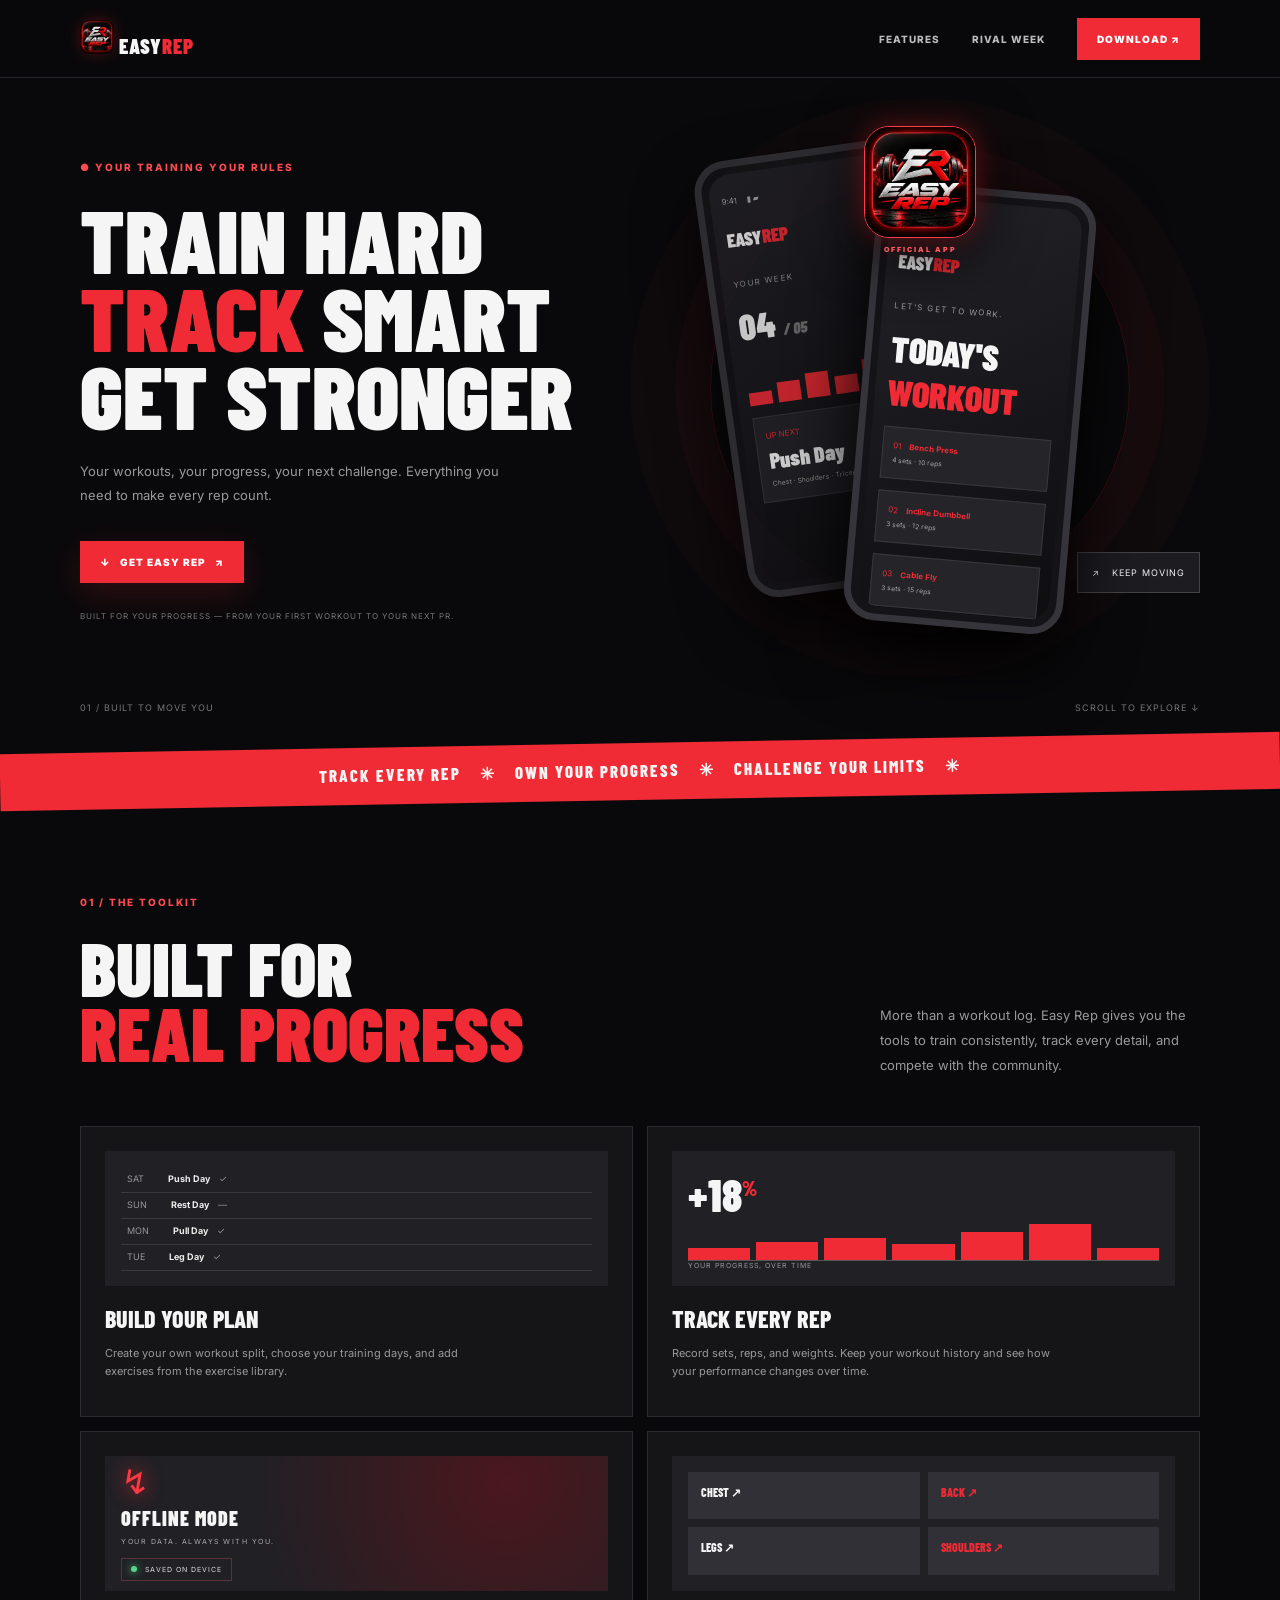
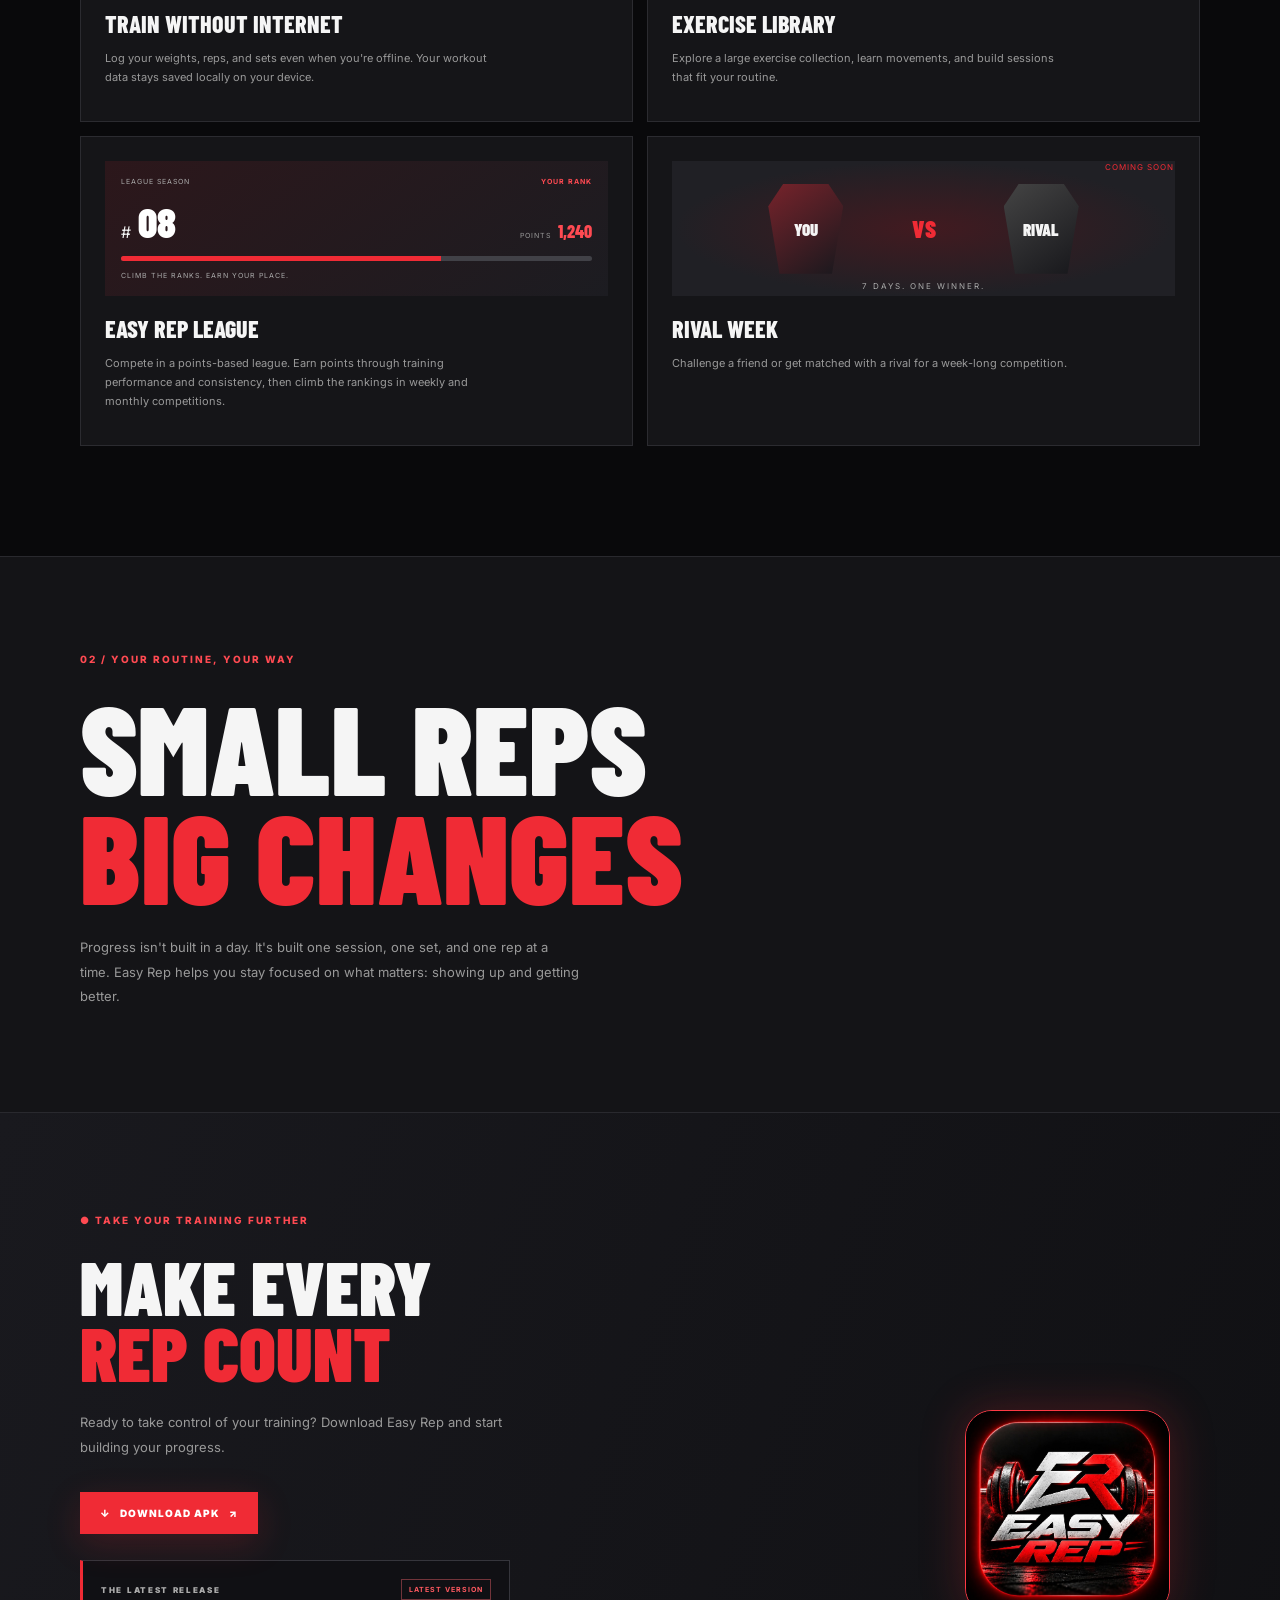
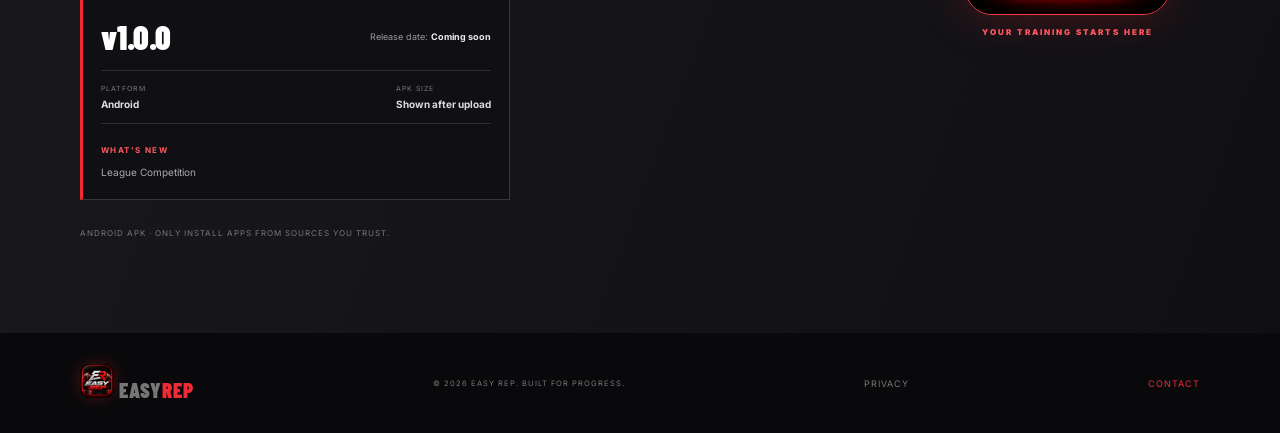
==== easy_rep_official_website/index.html @ 197aee3f "Update Easy Rep website" ====
<!doctype html><html lang="en"><head><meta charset="utf-8"><meta name="viewport" content="width=device-width,initial-scale=1"><meta name="theme-color" content="#09090b"><meta name="description" content="Easy Rep — Train. Track. Evolve."><meta property="og:title" content="Easy Rep — Train. Track. Evolve."><meta property="og:description" content="Your workouts, your progress, your next challenge."><meta property="og:image" content="assets/easy-rep-app-icon.png"><title>Easy Rep — Train. Track. Evolve.</title><link rel="icon" type="image/png" sizes="64x64" href="assets/favicon.png"><link rel="apple-touch-icon" href="assets/apple-touch-icon.png"><link rel="preconnect" href="https://fonts.googleapis.com"><link href="https://fonts.googleapis.com/css2?family=Barlow+Condensed:wght@500;600;700;800;900&family=Inter:wght@400;500;600;700;800&display=swap" rel="stylesheet"><link rel="stylesheet" href="styles.css"></head><body><header class="header"><a class="brand" href="#"> <img class="brand-app-icon" src="assets/app-icon-192.png" alt=""> EASY<span>REP</span></a><button class="menu" aria-label="Menu">☰</button><nav><a href="#features">FEATURES</a><a href="#rival">RIVAL WEEK</a><a href="#download" class="navbtn">DOWNLOAD ↗</a></nav></header><main><section class="hero wrap"><div class="copy"><label>● YOUR TRAINING YOUR RULES</label><h1>TRAIN HARD<br><em>TRACK</em> SMART<br>GET STRONGER</h1><p>Your workouts, your progress, your next challenge. Everything you need to make every rep count.</p><a class="btn" href="#download">↓ &nbsp; GET EASY REP &nbsp; ↗</a><small>BUILT FOR YOUR PROGRESS — FROM YOUR FIRST WORKOUT TO YOUR NEXT PR.</small></div><div class="visual"><div class="glow"></div><div class="hero-app-icon"><img src="assets/easy-rep-app-icon.png" alt="Easy Rep app icon"><span>OFFICIAL APP</span></div><div class="phone back"><div class="screen"><small>9:41　 ▮ ▰</small><h3>EASY<span>REP</span></h3><label>YOUR WEEK</label><h2>04 <i>/ 05</i></h2><div class="bars"><i></i><i></i><i></i><i></i><i></i><i></i></div><article>UP NEXT<h2>Push Day</h2><small>Chest · Shoulders · Triceps</small></article></div></div><div class="phone front"><div class="screen"><small>9:41　 ▮ ▰</small><h3>EASY<span>REP</span></h3><label>LET'S GET TO WORK.</label><h2>TODAY'S<br><em>WORKOUT</em></h2><article>01　<b>Bench Press</b><small>4 sets · 10 reps</small></article><article>02　<b>Incline Dumbbell</b><small>3 sets · 12 reps</small></article><article>03　<b>Cable Fly</b><small>3 sets · 15 reps</small></article><div class="start">START WORKOUT　↗</div></div></div><div class="float">↗ &nbsp; KEEP MOVING</div></div><div class="herofoot">01 / BUILT TO MOVE YOU <span>SCROLL TO EXPLORE ↓</span></div></section><div class="ticker">TRACK EVERY REP　✳　OWN YOUR PROGRESS　✳　CHALLENGE YOUR LIMITS　✳　</div><section class="wrap features" id="features">
<label>01 / THE TOOLKIT</label>
<div class="heading"><h2>BUILT FOR<br><em>REAL PROGRESS</em></h2><p>More than a workout log. Easy Rep gives you the tools to train consistently, track every detail, and compete with the community.</p></div>
<div class="grid">
<article><div class="art schedule"><p>SAT　 <b>Push Day</b>　✓</p><p>SUN　 <b>Rest Day</b>　—</p><p>MON　 <b>Pull Day</b>　✓</p><p>TUE　 <b>Leg Day</b>　✓</p></div><h3>BUILD YOUR PLAN</h3><p>Create your own workout split, choose your training days, and add exercises from the exercise library.</p></article>
<article><div class="art stats"><strong>+18<sup>%</sup></strong><div class="bars"><i></i><i></i><i></i><i></i><i></i><i></i><i></i></div><small>YOUR PROGRESS, OVER TIME</small></div><h3>TRACK EVERY REP</h3><p>Record sets, reps, and weights. Keep your workout history and see how your performance changes over time.</p></article>
<article class="offline-feature"><div class="art offline-art"><span class="offline-symbol">↯</span><b>OFFLINE MODE</b><small>YOUR DATA. ALWAYS WITH YOU.</small><div class="offline-status"><i></i> SAVED ON DEVICE</div></div><h3>TRAIN WITHOUT INTERNET</h3><p>Log your weights, reps, and sets even when you're offline. Your workout data stays saved locally on your device.</p></article>
<article><div class="art tiles"><b>CHEST ↗</b><b>BACK ↗</b><b>LEGS ↗</b><b>SHOULDERS ↗</b></div><h3>EXERCISE LIBRARY</h3><p>Explore a large exercise collection, learn movements, and build sessions that fit your routine.</p></article>
<article class="league-feature"><div class="art league-art"><div class="league-top"><span>LEAGUE SEASON</span><b>YOUR RANK</b></div><div class="league-rank">#<strong>08</strong><span>POINTS</span><b>1,240</b></div><div class="league-progress"><i></i></div><small>CLIMB THE RANKS. EARN YOUR PLACE.</small></div><h3>EASY REP LEAGUE</h3><p>Compete in a points-based league. Earn points through training performance and consistency, then climb the rankings in weekly and monthly competitions.</p></article>
<article class="feature-rival" id="rival"><div class="art versus"><b>YOU</b><strong>VS</strong><b>RIVAL</b><small>7 DAYS. ONE WINNER.</small></div><h3>RIVAL WEEK</h3><p>Challenge a friend or get matched with a rival for a week-long competition.</p><small class="soon">COMING SOON</small></article>
</div></section><section class="manifesto"><div class="wrap"><label>02 / YOUR ROUTINE, YOUR WAY</label><h2>SMALL REPS<br><em>BIG CHANGES</em></h2><p>Progress isn't built in a day. It's built one session, one set, and one rep at a time. Easy Rep helps you stay focused on what matters: showing up and getting better.</p></div></section><section class="wrap download" id="download"><div><label>● TAKE YOUR TRAINING FURTHER</label><h2>MAKE EVERY<br><em>REP COUNT</em></h2><p>Ready to take control of your training? Download Easy Rep and start building your progress.</p><a class="btn" id="apk" href="downloads/easy-rep.apk">↓ &nbsp; DOWNLOAD APK &nbsp; ↗</a>
<div class="release-card" aria-label="Latest Easy Rep release">
  <div class="release-heading"><span>THE LATEST RELEASE</span><b class="release-live">LATEST VERSION</b></div>
  <div class="release-version"><strong>v1.0.0</strong><span>Release date: <b>Coming soon</b></span></div>
  <div class="release-meta"><span>PLATFORM <b>Android</b></span><span>APK SIZE <b>Shown after upload</b></span></div>
  <div class="release-notes"><b>WHAT'S NEW</b><p>League Competition</p></div>
</div>
<small>ANDROID APK · ONLY INSTALL APPS FROM SOURCES YOU TRUST.</small></div><div class="download-app-art"><img src="assets/easy-rep-app-icon.png" alt="Easy Rep application icon"><span>YOUR TRAINING STARTS HERE</span></div></section></main><footer class="wrap footer"><a class="brand" href="#"><img class="brand-app-icon" src="assets/app-icon-192.png" alt=""> EASY<span>REP</span></a><small>© <span id="year"></span> EASY REP. BUILT FOR PROGRESS.</small><a href="privacy.html">PRIVACY</a><a href="mailto:123abdorafeek@gmail.com">CONTACT</a></footer><script src="script.js"></script></body></html>
---- easy_rep_official_website/styles.css ----
*{box-sizing:border-box}html{scroll-behavior:smooth}body{margin:0;background:#09090b;color:#f5f5f5;font-family:Inter,Arial,sans-serif}.wrap{width:min(1120px,calc(100% - 44px));margin:auto}a{color:inherit;text-decoration:none}.header{height:78px;border-bottom:1px solid #252529;display:flex;align-items:center;justify-content:space-between;padding:0 max(22px,calc((100vw - 1120px)/2));position:sticky;top:0;background:#09090bf2;z-index:9}.brand{font:900 21px 'Barlow Condensed';letter-spacing:1px}.brand b{display:inline-grid;place-items:center;background:#f02b35;padding:7px 9px;margin-right:8px}.brand span{color:#f02b35}.header nav{display:flex;align-items:center;gap:32px;font-size:10px;font-weight:800;letter-spacing:1px;color:#bbb}.navbtn,.btn{background:#f02b35;color:white;padding:15px 20px;font-size:10px;font-weight:900;letter-spacing:1px;display:inline-block}.menu{display:none;background:none;color:white;border:0;font-size:22px}.hero{min-height:650px;display:grid;grid-template-columns:1fr 1fr;align-items:center;position:relative;padding-top:40px;padding-bottom:75px}.copy{z-index:2}.copy label,.features>label,.manifesto label,.download label{font-size:10px;color:#ff4a52;font-weight:800;letter-spacing:2px}.copy h1,.heading h2,.manifesto h2,.download h2{font:900 clamp(60px,7vw,92px)/.87 'Barlow Condensed';margin:25px 0}.copy em,.heading em,.manifesto em,.download em{font-style:normal;color:#f02b35}.copy p,.heading p,.download p,.manifesto p{color:#999;font-size:13px;line-height:1.9;max-width:430px}.btn{margin-top:20px;box-shadow:0 10px 35px #f02b3530}.copy>small,.download>div>small{display:block;color:#777;font-size:8px;letter-spacing:1px;margin-top:28px}.visual{height:540px;position:relative;display:grid;place-items:center}.glow{position:absolute;width:420px;height:420px;border:1px solid #f02b3533;border-radius:50%;box-shadow:0 0 0 35px #f02b3509,0 0 0 80px #f02b3506}.phone{width:220px;height:440px;position:absolute;border:7px solid #34343a;border-radius:32px;background:#141418;padding:7px;box-shadow:0 30px 70px #000}.screen{height:100%;border-radius:22px;background:linear-gradient(150deg,#222228,#0e0e11);padding:14px 12px;overflow:hidden}.screen>small{font-size:8px;color:#aaa}.screen h3{font:900 19px 'Barlow Condensed';margin:20px 0}.screen h3 span{color:#f02b35}.screen label{font-size:8px;color:#999;letter-spacing:1.5px}.screen h2{font:900 36px 'Barlow Condensed';margin:14px 0}.screen h2 em{font-style:normal;color:#f02b35}.screen h2 i{font-size:16px;color:#777}.phone.front{z-index:2;transform:translate(50px,20px) rotate(5deg)}.phone.back{transform:translate(-90px,-20px) rotate(-8deg);opacity:.8}.screen article{background:#242429;border:1px solid #36363d;padding:13px 10px;margin-top:12px;font-size:8px;color:#f02b35}.screen article h2{font-size:22px;margin:7px 0;color:white}.screen article small{display:block;color:#aaa;margin-top:5px}.start{background:#f02b35;padding:13px;text-align:center;font-size:8px;font-weight:900;margin-top:20px}.bars{height:45px;display:flex;align-items:end;gap:6px}.bars i{flex:1;background:#f02b35;height:30%}.bars i:nth-child(2){height:45%}.bars i:nth-child(3){height:55%}.bars i:nth-child(4){height:40%}.bars i:nth-child(5){height:70%}.bars i:nth-child(6){height:90%}.float{position:absolute;right:0;bottom:65px;background:#1c1c21;border:1px solid #444;padding:14px;font-size:9px;letter-spacing:1px}.herofoot{position:absolute;bottom:20px;left:0;right:0;display:flex;justify-content:space-between;color:#777;font-size:9px;letter-spacing:1px}.ticker{background:#f02b35;padding:17px;text-align:center;font:800 17px 'Barlow Condensed';letter-spacing:2px;transform:rotate(-1deg);margin:10px 0 90px}.features{padding-bottom:110px}.heading{display:flex;justify-content:space-between;align-items:end;margin-bottom:35px}.heading h2{font-size:75px}.heading p{max-width:320px}.grid{display:grid;grid-template-columns:1fr 1fr;gap:14px}.grid article{background:#151518;border:1px solid #2b2b30;padding:24px;min-height:285px;position:relative}.grid h3{font:800 24px 'Barlow Condensed';margin:18px 0 7px}.grid article>p{color:#999;font-size:11px;line-height:1.7;max-width:400px}.art{height:135px;background:#202025;padding:16px}.schedule p{border-bottom:1px solid #38383d;padding:6px;margin:0;color:#999;font-size:9px}.schedule b{color:#eee;margin-left:12px}.stats{display:flex;flex-direction:column;justify-content:space-between}.stats strong{font:900 45px 'Barlow Condensed'}.stats sup{font-size:20px;color:#f02b35}.stats .bars{height:43px;border-bottom:1px solid #555}.stats small{font-size:7px;color:#999;letter-spacing:1px}.tiles{display:grid;grid-template-columns:1fr 1fr;gap:8px}.tiles b{background:#303036;padding:13px;font:800 12px 'Barlow Condensed'}.tiles b:nth-child(even){color:#f02b35}.versus{display:flex;align-items:center;justify-content:space-around;background:radial-gradient(ellipse,#421a20,#202025 70%);position:relative}.versus b{height:90px;width:75px;display:grid;place-items:center;background:linear-gradient(145deg,#77232b,#18181d);font:900 17px 'Barlow Condensed';clip-path:polygon(20% 0,80% 0,100% 25%,85% 100%,15% 100%,0 25%)}.versus b:nth-child(3){background:linear-gradient(145deg,#444,#17171b)}.versus strong{position:absolute;color:#f02b35;font:900 24px 'Barlow Condensed'}.versus small{position:absolute;bottom:5px;font-size:8px;letter-spacing:2px;color:#aaa}.soon{position:absolute;top:25px;right:25px;color:#f02b35;font-size:8px;letter-spacing:1px}.manifesto{background:#141417;border-block:1px solid #29292e;padding:90px 0}.manifesto h2{font-size:clamp(75px,10vw,125px)}.manifesto p{max-width:500px}.download{padding-top:95px;padding-bottom:95px;display:flex;align-items:center;justify-content:space-between;background:linear-gradient(110deg,#19191e,#101013);padding-inline:max(35px,calc((100vw - 1120px)/2));width:100%;max-width:none}.download h2{font-size:76px}.download>div:first-child{max-width:520px}.stamp{width:190px;height:190px;border:1px dashed #f02b35;border-radius:50%;display:grid;place-content:center;text-align:center;font:800 12px 'Barlow Condensed';letter-spacing:2px;color:#f02b35;box-shadow:0 0 55px #f02b3515}.stamp b{font-size:60px;color:white}.stamp b span{color:#f02b35}.stamp small{font-size:8px}.footer{height:100px;display:flex;align-items:center;justify-content:space-between;color:#777;font-size:9px;letter-spacing:1px}.footer a:last-child{color:#f02b35}@media(max-width:760px){.header{height:68px}.menu{display:block}.header nav{display:none;position:absolute;top:68px;left:0;right:0;background:#111;padding:24px;flex-direction:column;align-items:stretch}.header nav.open{display:flex}.hero{grid-template-columns:1fr;padding-top:55px}.copy h1{font-size:70px}.visual{height:480px;margin-top:15px}.phone.front{transform:translate(38px,20px) scale(.9) rotate(5deg)}.phone.back{transform:translate(-75px,-15px) scale(.9) rotate(-8deg)}.heading{display:block}.heading h2{font-size:62px}.heading p{margin-top:20px}.grid{grid-template-columns:1fr}.manifesto{padding:70px 0}.manifesto h2{font-size:78px}.download{padding:65px 25px;display:block}.download h2{font-size:65px}.stamp{width:115px;height:115px;margin:35px 0 0 auto}.stamp b{font-size:38px}.footer{height:auto;min-height:100px;gap:15px;flex-wrap:wrap;padding-block:20px}.footer small{width:100%;order:3}}

/* Official Easy Rep app artwork placements */
.brand-app-icon{width:34px;height:34px;object-fit:cover;border-radius:9px;box-shadow:0 0 15px #f02b3540}
.hero-app-icon{position:absolute;z-index:4;top:8px;left:50%;transform:translateX(-50%);width:112px;text-align:center;filter:drop-shadow(0 10px 28px #000)}
.hero-app-icon img{width:100%;display:block;border-radius:25px;border:1px solid #ff3c47;box-shadow:0 0 28px #f02b3566}
.hero-app-icon span{display:block;margin-top:7px;color:#ff5960;font-size:7px;font-weight:900;letter-spacing:2px}
.download-app-art{position:relative;z-index:2;width:205px;flex:0 0 205px;text-align:center;margin-right:30px}
.download-app-art img{width:100%;display:block;border-radius:27px;border:1px solid #ff3944;box-shadow:0 0 45px #f02b3540}
.download-app-art span{display:block;margin-top:12px;color:#ff555d;font-size:8px;font-weight:900;letter-spacing:2px}
@media(max-width:760px){.hero-app-icon{width:82px;top:0}.hero-app-icon img{border-radius:19px}.download-app-art{width:130px;flex-basis:130px;margin:25px 0 0 auto}.brand-app-icon{width:30px;height:30px}}
@media(max-width:480px){.hero-app-icon{top:2px;width:72px}.download-app-art{width:112px;flex-basis:112px}}

/* New Easy Rep feature visuals */
.offline-art{display:flex;flex-direction:column;align-items:flex-start;justify-content:center;gap:7px;background:radial-gradient(circle at 80% 20%,#4a171d,#202025 62%)}
.offline-symbol{font-size:34px;line-height:1;color:#ff3944;text-shadow:0 0 20px #f02b35}
.offline-art>b{font:900 20px 'Barlow Condensed';letter-spacing:1px}
.offline-art>small{font-size:7px;letter-spacing:1.5px;color:#aaa}
.offline-status{margin-top:5px;border:1px solid #5c3338;padding:6px 9px;font-size:7px;letter-spacing:1px;color:#ddd}
.offline-status i{display:inline-block;width:6px;height:6px;border-radius:50%;background:#55d68a;margin-right:5px;box-shadow:0 0 8px #55d68a}
.league-art{background:linear-gradient(145deg,#2c171b,#1c1c21);display:flex;flex-direction:column;justify-content:space-between}
.league-top{display:flex;justify-content:space-between;color:#aaa;font-size:7px;letter-spacing:1px}
.league-top b{color:#ff4a52}
.league-rank{display:flex;align-items:baseline;gap:7px}
.league-rank>strong{font:900 42px 'Barlow Condensed';color:white}
.league-rank>span{font-size:7px;color:#999;letter-spacing:1px;margin-left:auto}
.league-rank>b{font:800 18px 'Barlow Condensed';color:#ff4a52}
.league-progress{height:5px;background:#414147;border-radius:10px;overflow:hidden}
.league-progress i{display:block;width:68%;height:100%;background:#f02b35}
.league-art>small{font-size:7px;color:#aaa;letter-spacing:1px}


/* Latest release information */
.release-card{margin-top:26px;max-width:500px;padding:18px;background:#101014;border:1px solid #35353c;border-left:3px solid #f02b35}
.release-heading,.release-version,.release-meta{display:flex;align-items:center;justify-content:space-between;gap:12px}
.release-heading{font-size:8px;font-weight:900;letter-spacing:1.7px;color:#aaa}
.release-live{font-size:7px;letter-spacing:1px;color:#ff5960;border:1px solid #71343a;padding:5px 7px}
.release-version{margin-top:16px;padding-bottom:13px;border-bottom:1px solid #2d2d33}
.release-version strong{font:900 34px 'Barlow Condensed';color:#fff}
.release-version span{font-size:9px;color:#999}
.release-version span b{color:#eee;font-weight:700}
.release-meta{padding:13px 0;border-bottom:1px solid #2d2d33}
.release-meta span{display:flex;flex-direction:column;gap:5px;font-size:7px;letter-spacing:1px;color:#777}
.release-meta b{font-size:10px;letter-spacing:0;color:#ddd}
.release-notes{padding-top:13px}
.release-notes>b{font-size:8px;letter-spacing:1.4px;color:#ff5960}
.release-notes p{margin:7px 0 0;color:#aaa;font-size:10px;line-height:1.7}
@media(max-width:760px){.release-card{max-width:100%}.release-version{align-items:flex-start;flex-direction:column;gap:4px}}
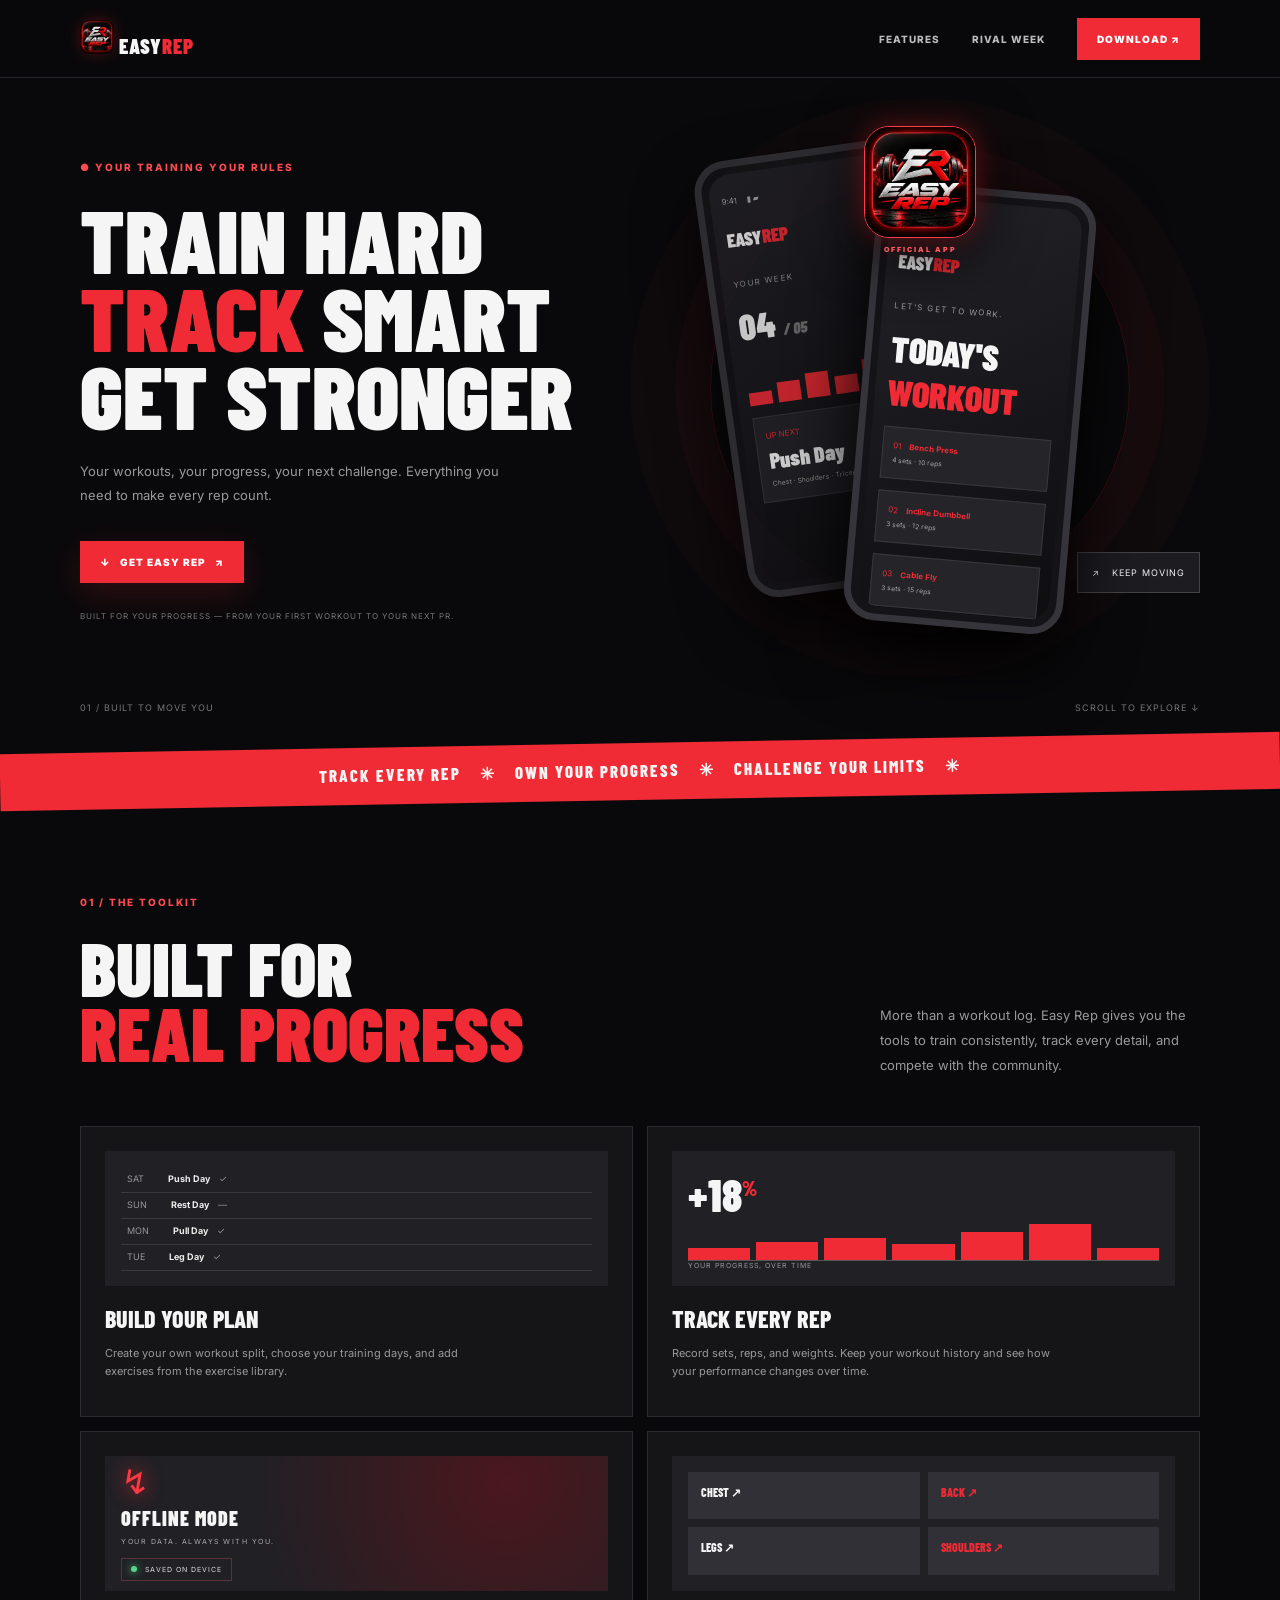
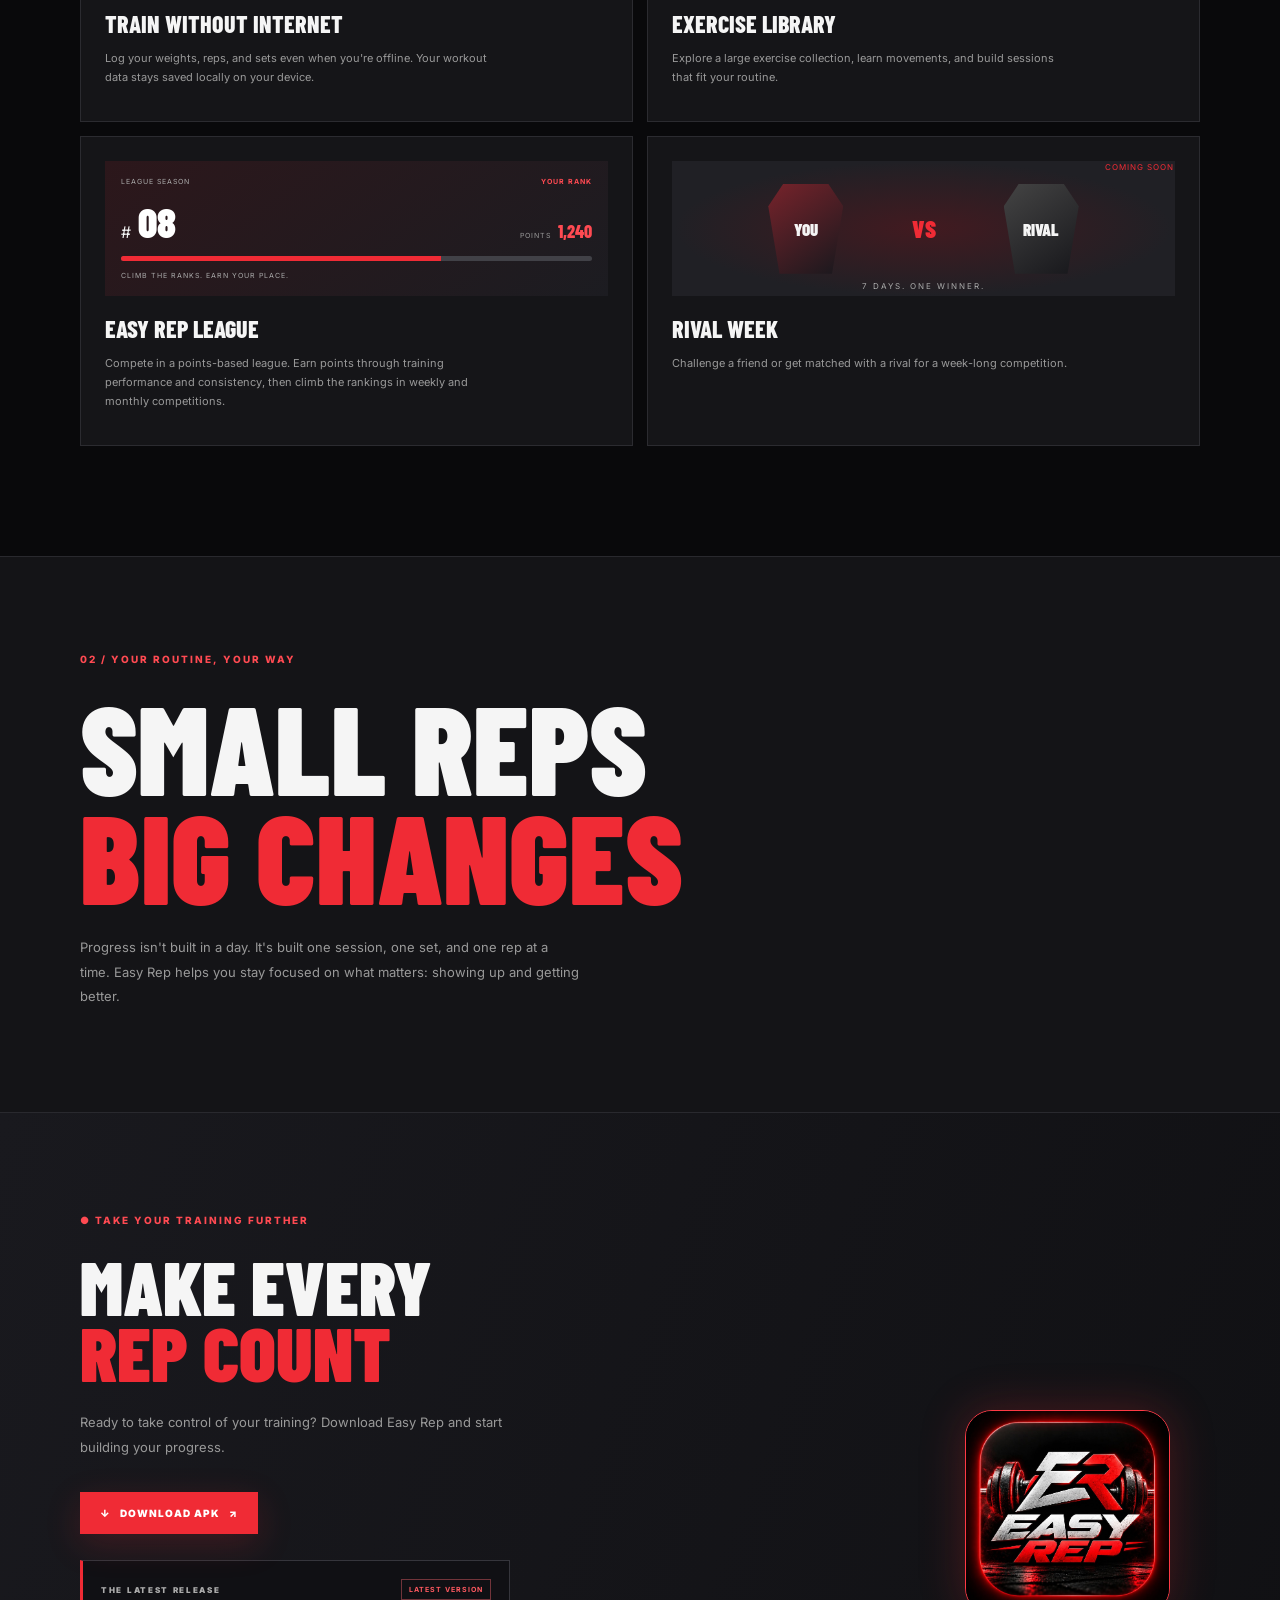
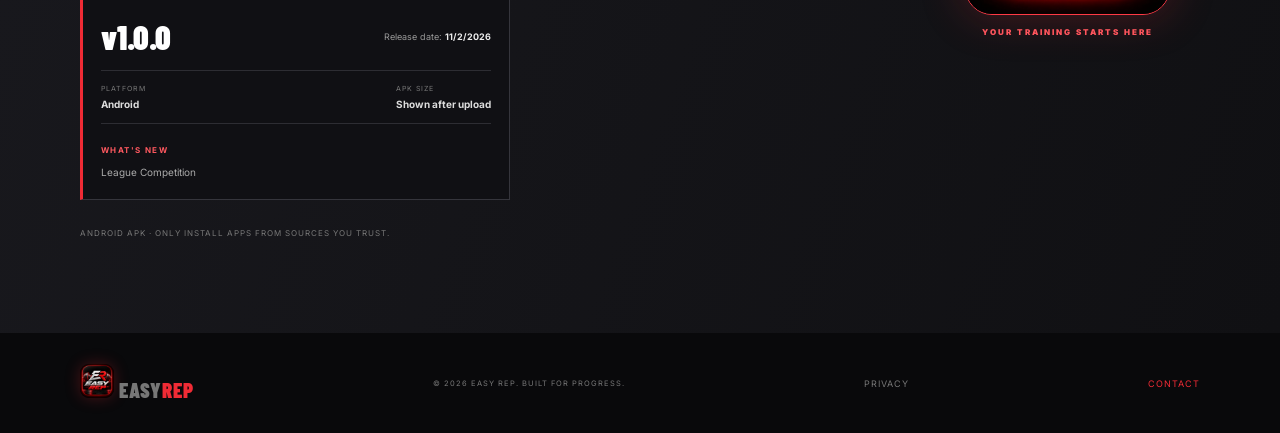
==== commit bb04d5ab: "release date" ====
--- a/easy_rep_official_website/index.html
+++ b/easy_rep_official_website/index.html
@@ -11,7 +11,7 @@
 </div></section><section class="manifesto"><div class="wrap"><label>02 / YOUR ROUTINE, YOUR WAY</label><h2>SMALL REPS<br><em>BIG CHANGES</em></h2><p>Progress isn't built in a day. It's built one session, one set, and one rep at a time. Easy Rep helps you stay focused on what matters: showing up and getting better.</p></div></section><section class="wrap download" id="download"><div><label>● TAKE YOUR TRAINING FURTHER</label><h2>MAKE EVERY<br><em>REP COUNT</em></h2><p>Ready to take control of your training? Download Easy Rep and start building your progress.</p><a class="btn" id="apk" href="downloads/easy-rep.apk">↓ &nbsp; DOWNLOAD APK &nbsp; ↗</a>
 <div class="release-card" aria-label="Latest Easy Rep release">
   <div class="release-heading"><span>THE LATEST RELEASE</span><b class="release-live">LATEST VERSION</b></div>
-  <div class="release-version"><strong>v1.0.0</strong><span>Release date: <b>Coming soon</b></span></div>
+  <div class="release-version"><strong>v1.0.0</strong><span>Release date: <b>11/2/2026</b></span></div>
   <div class="release-meta"><span>PLATFORM <b>Android</b></span><span>APK SIZE <b>Shown after upload</b></span></div>
   <div class="release-notes"><b>WHAT'S NEW</b><p>League Competition</p></div>
 </div>
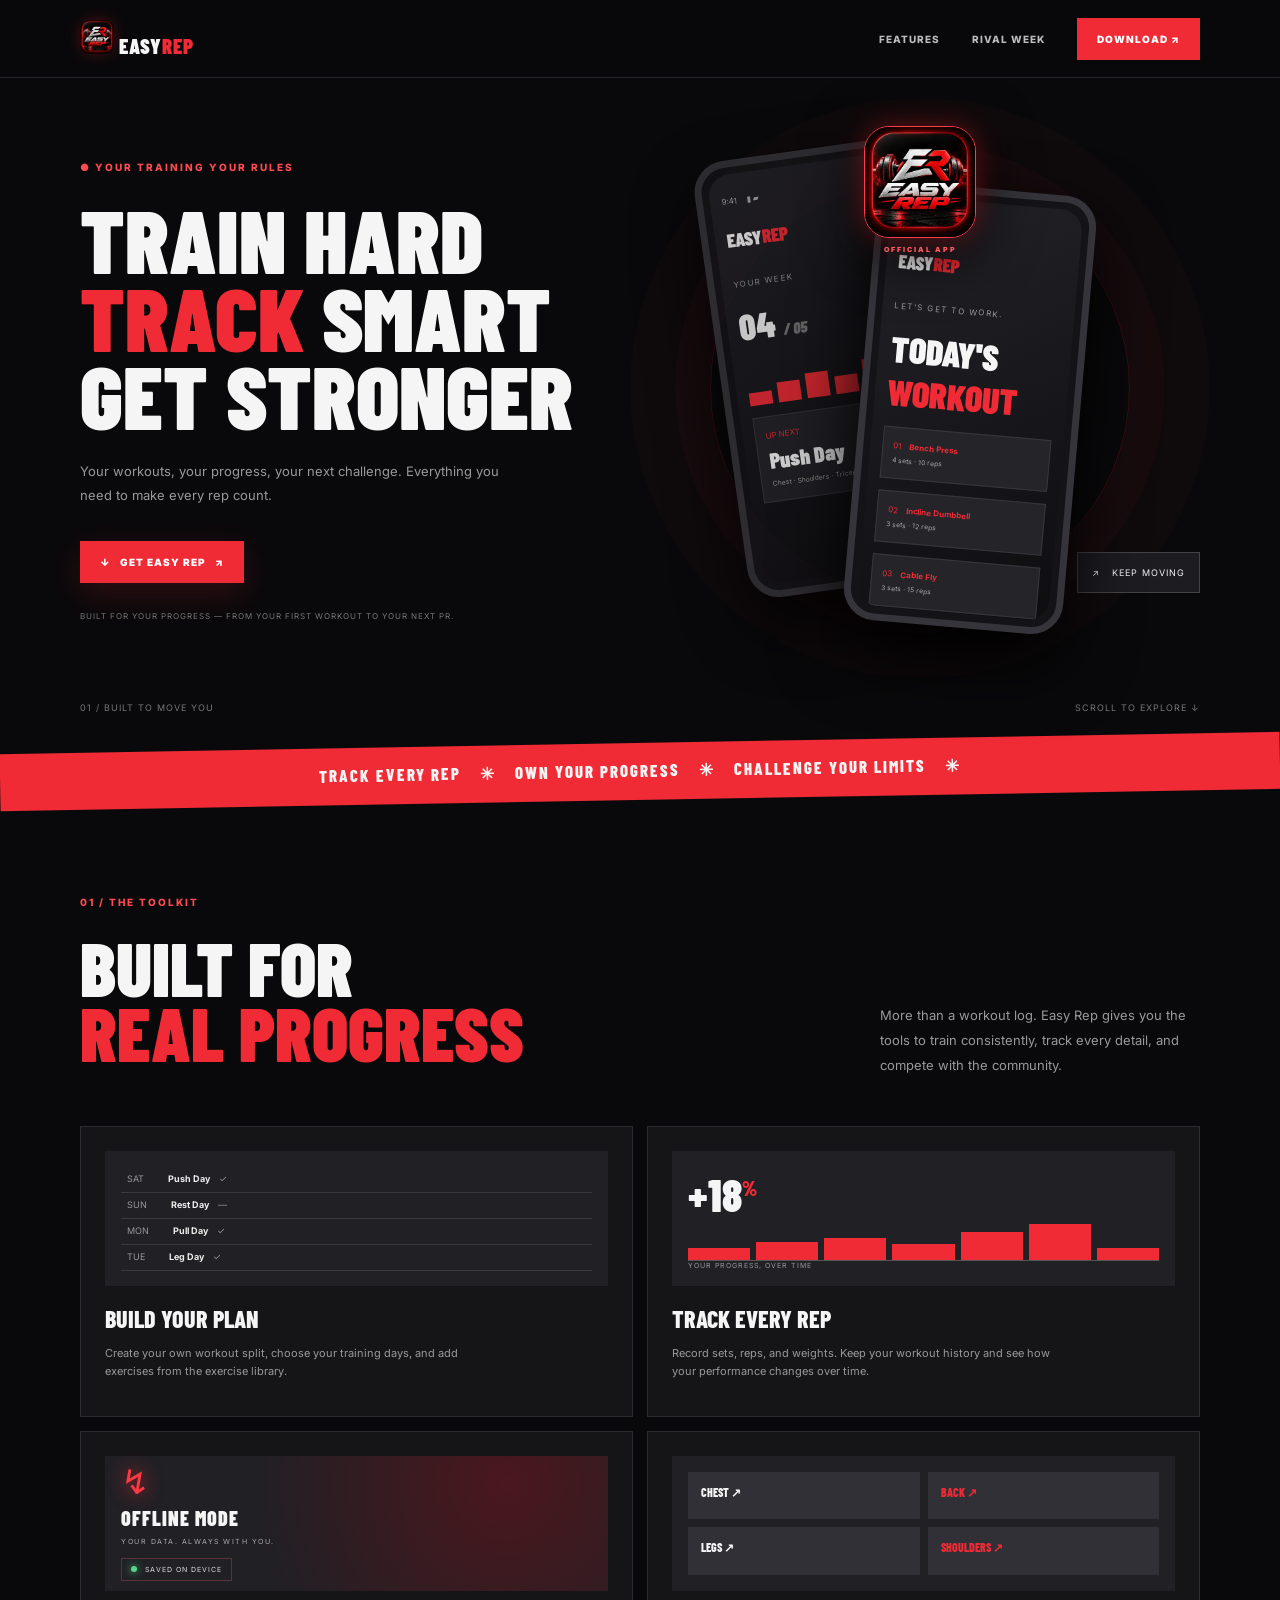
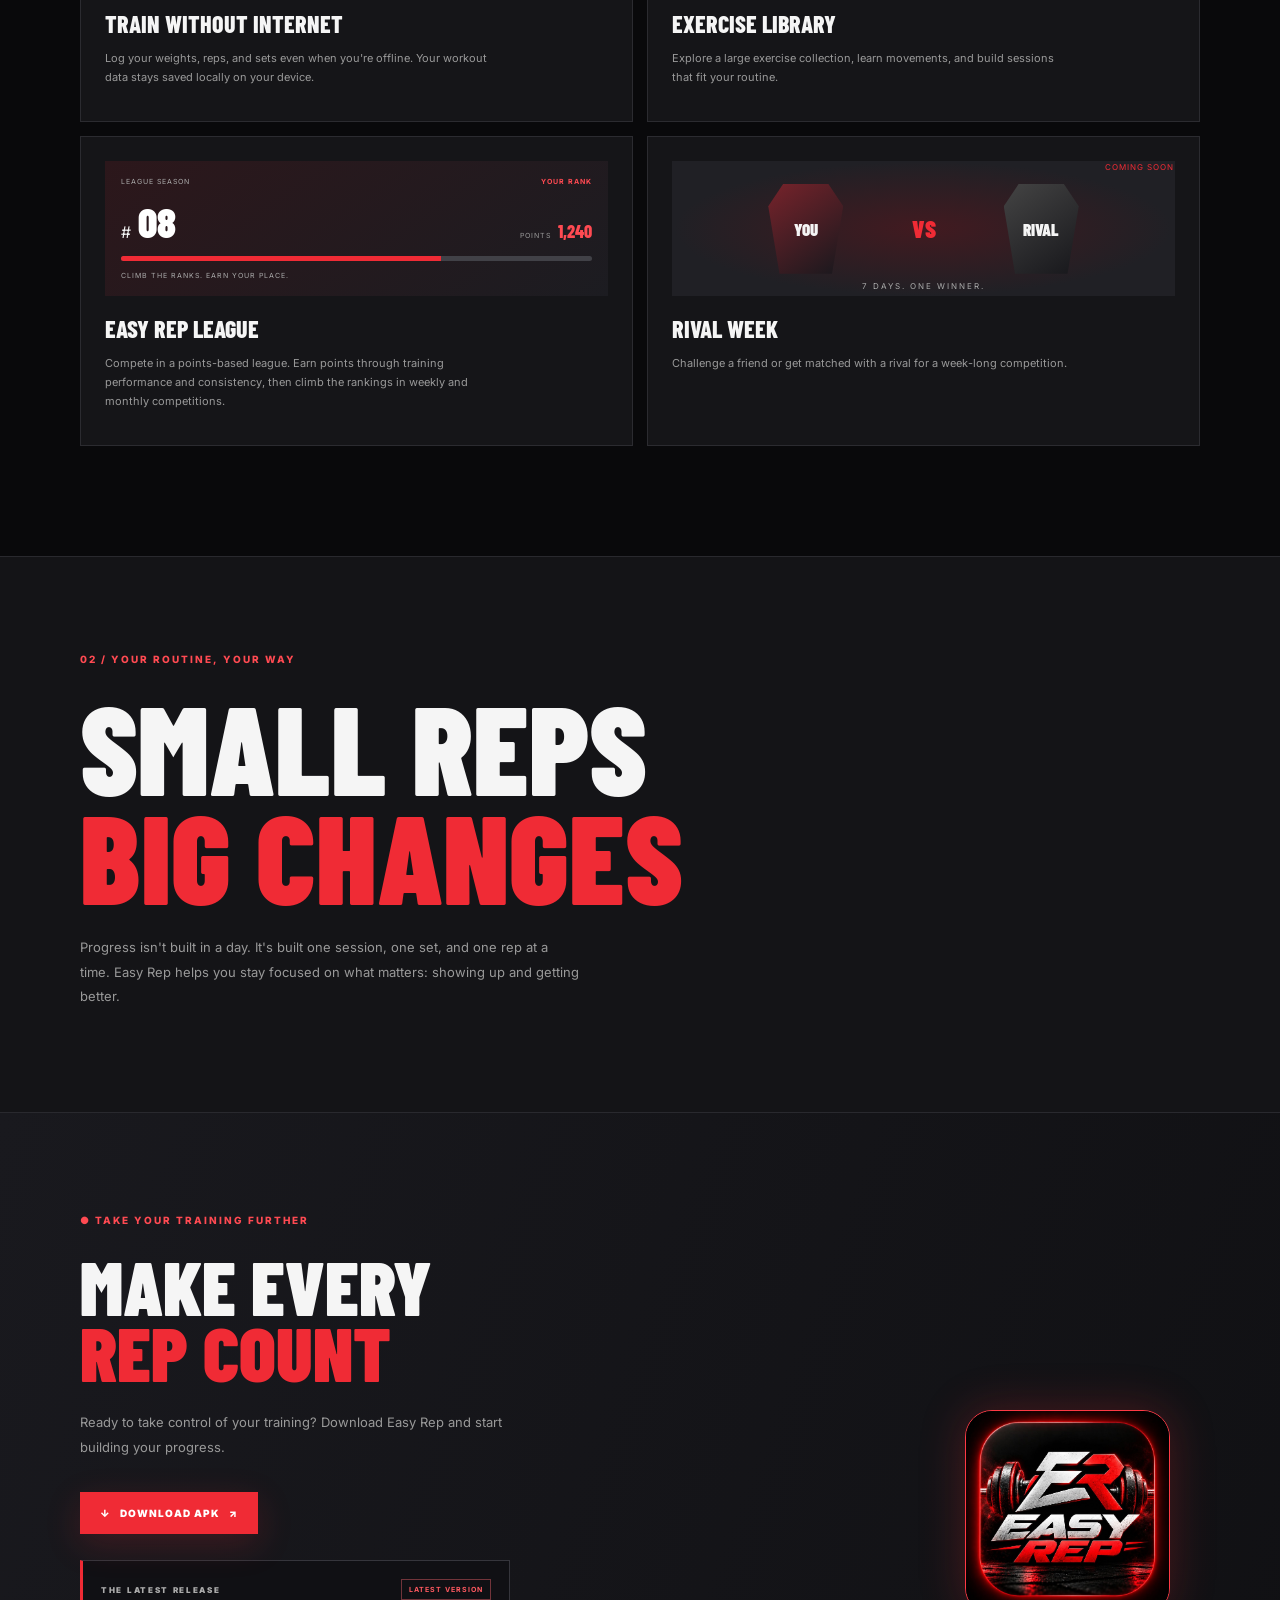
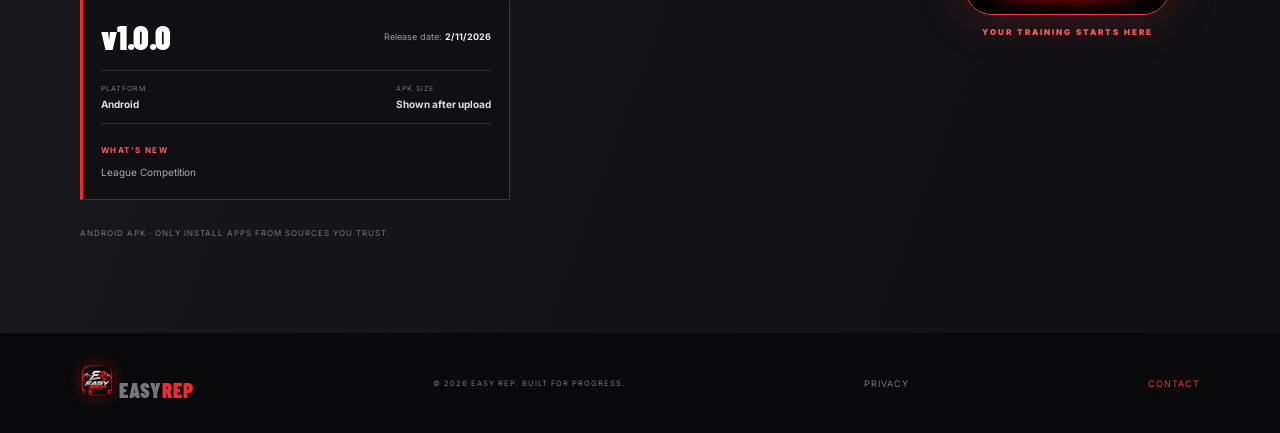
==== commit db63f0a5: "edit date" ====
--- a/easy_rep_official_website/index.html
+++ b/easy_rep_official_website/index.html
@@ -11,7 +11,7 @@
 </div></section><section class="manifesto"><div class="wrap"><label>02 / YOUR ROUTINE, YOUR WAY</label><h2>SMALL REPS<br><em>BIG CHANGES</em></h2><p>Progress isn't built in a day. It's built one session, one set, and one rep at a time. Easy Rep helps you stay focused on what matters: showing up and getting better.</p></div></section><section class="wrap download" id="download"><div><label>● TAKE YOUR TRAINING FURTHER</label><h2>MAKE EVERY<br><em>REP COUNT</em></h2><p>Ready to take control of your training? Download Easy Rep and start building your progress.</p><a class="btn" id="apk" href="downloads/easy-rep.apk">↓ &nbsp; DOWNLOAD APK &nbsp; ↗</a>
 <div class="release-card" aria-label="Latest Easy Rep release">
   <div class="release-heading"><span>THE LATEST RELEASE</span><b class="release-live">LATEST VERSION</b></div>
-  <div class="release-version"><strong>v1.0.0</strong><span>Release date: <b>11/2/2026</b></span></div>
+  <div class="release-version"><strong>v1.0.0</strong><span>Release date: <b>2/11/2026</b></span></div>
   <div class="release-meta"><span>PLATFORM <b>Android</b></span><span>APK SIZE <b>Shown after upload</b></span></div>
   <div class="release-notes"><b>WHAT'S NEW</b><p>League Competition</p></div>
 </div>
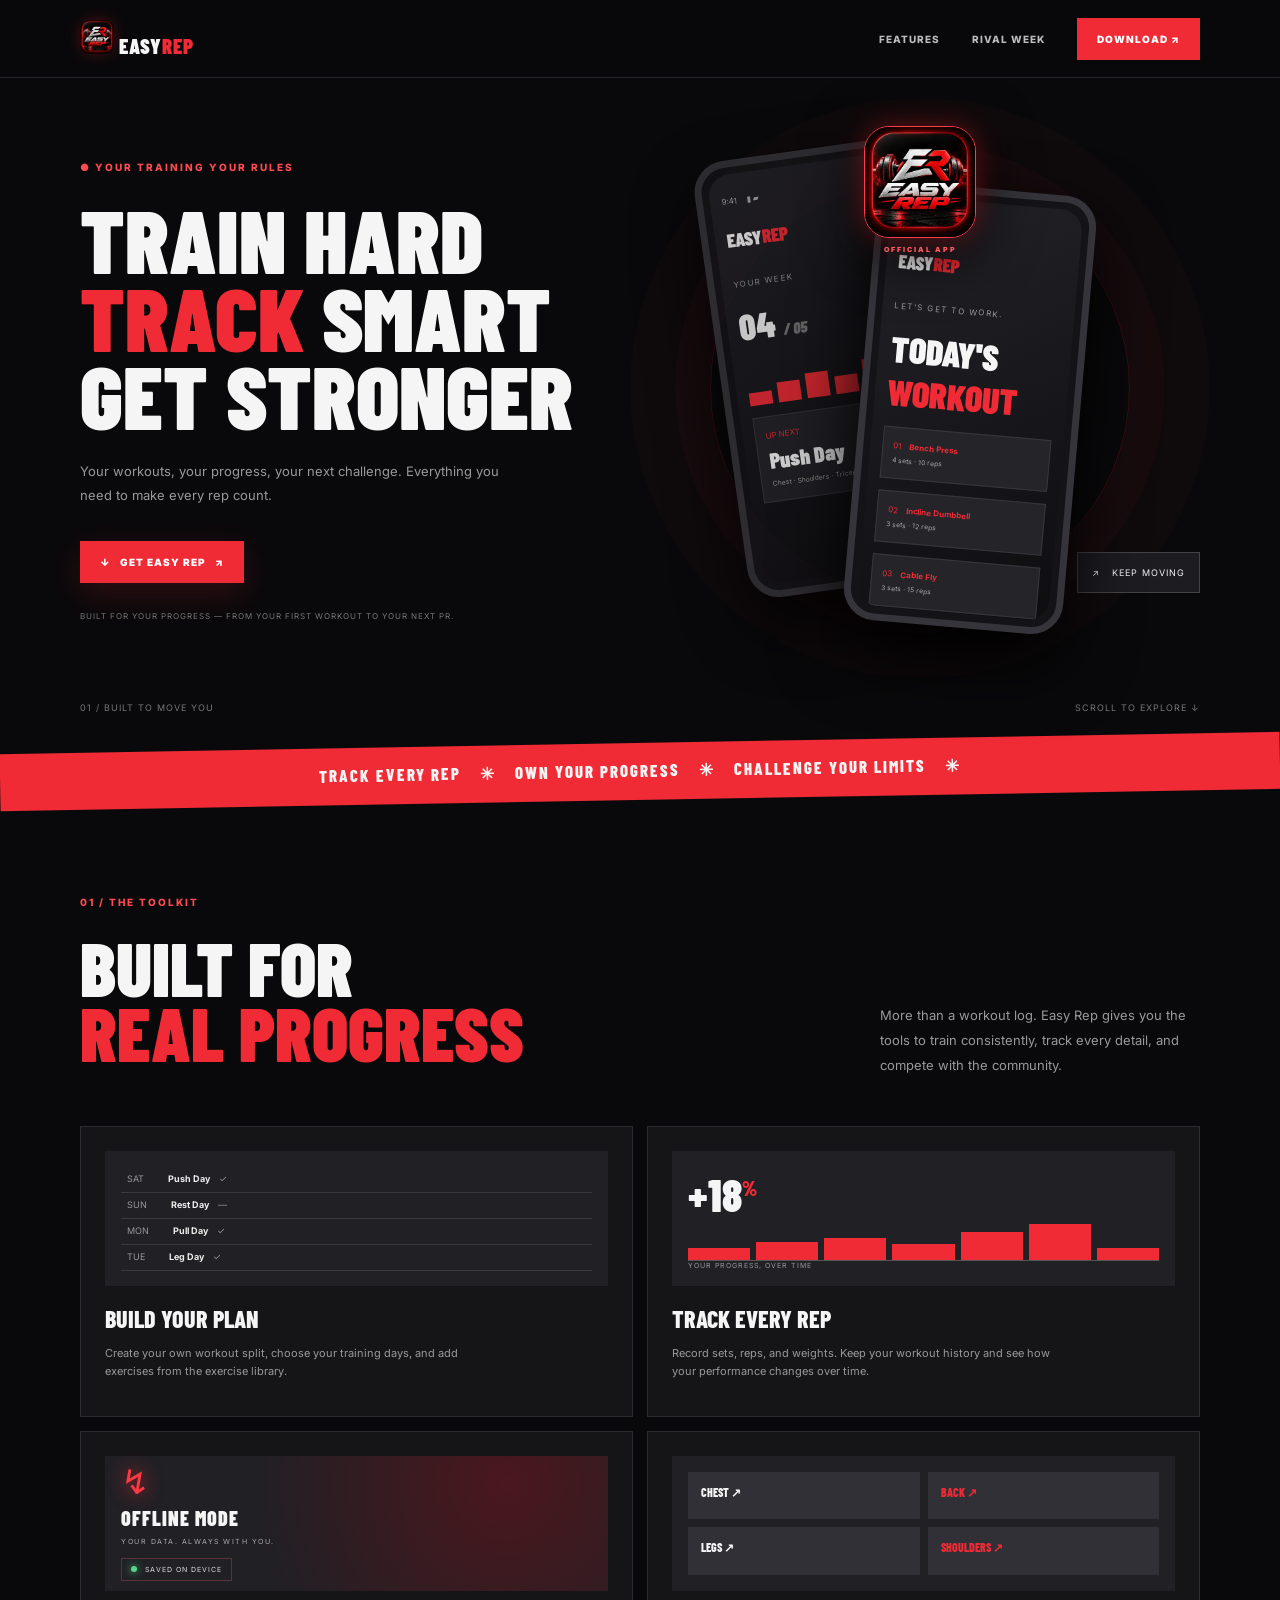
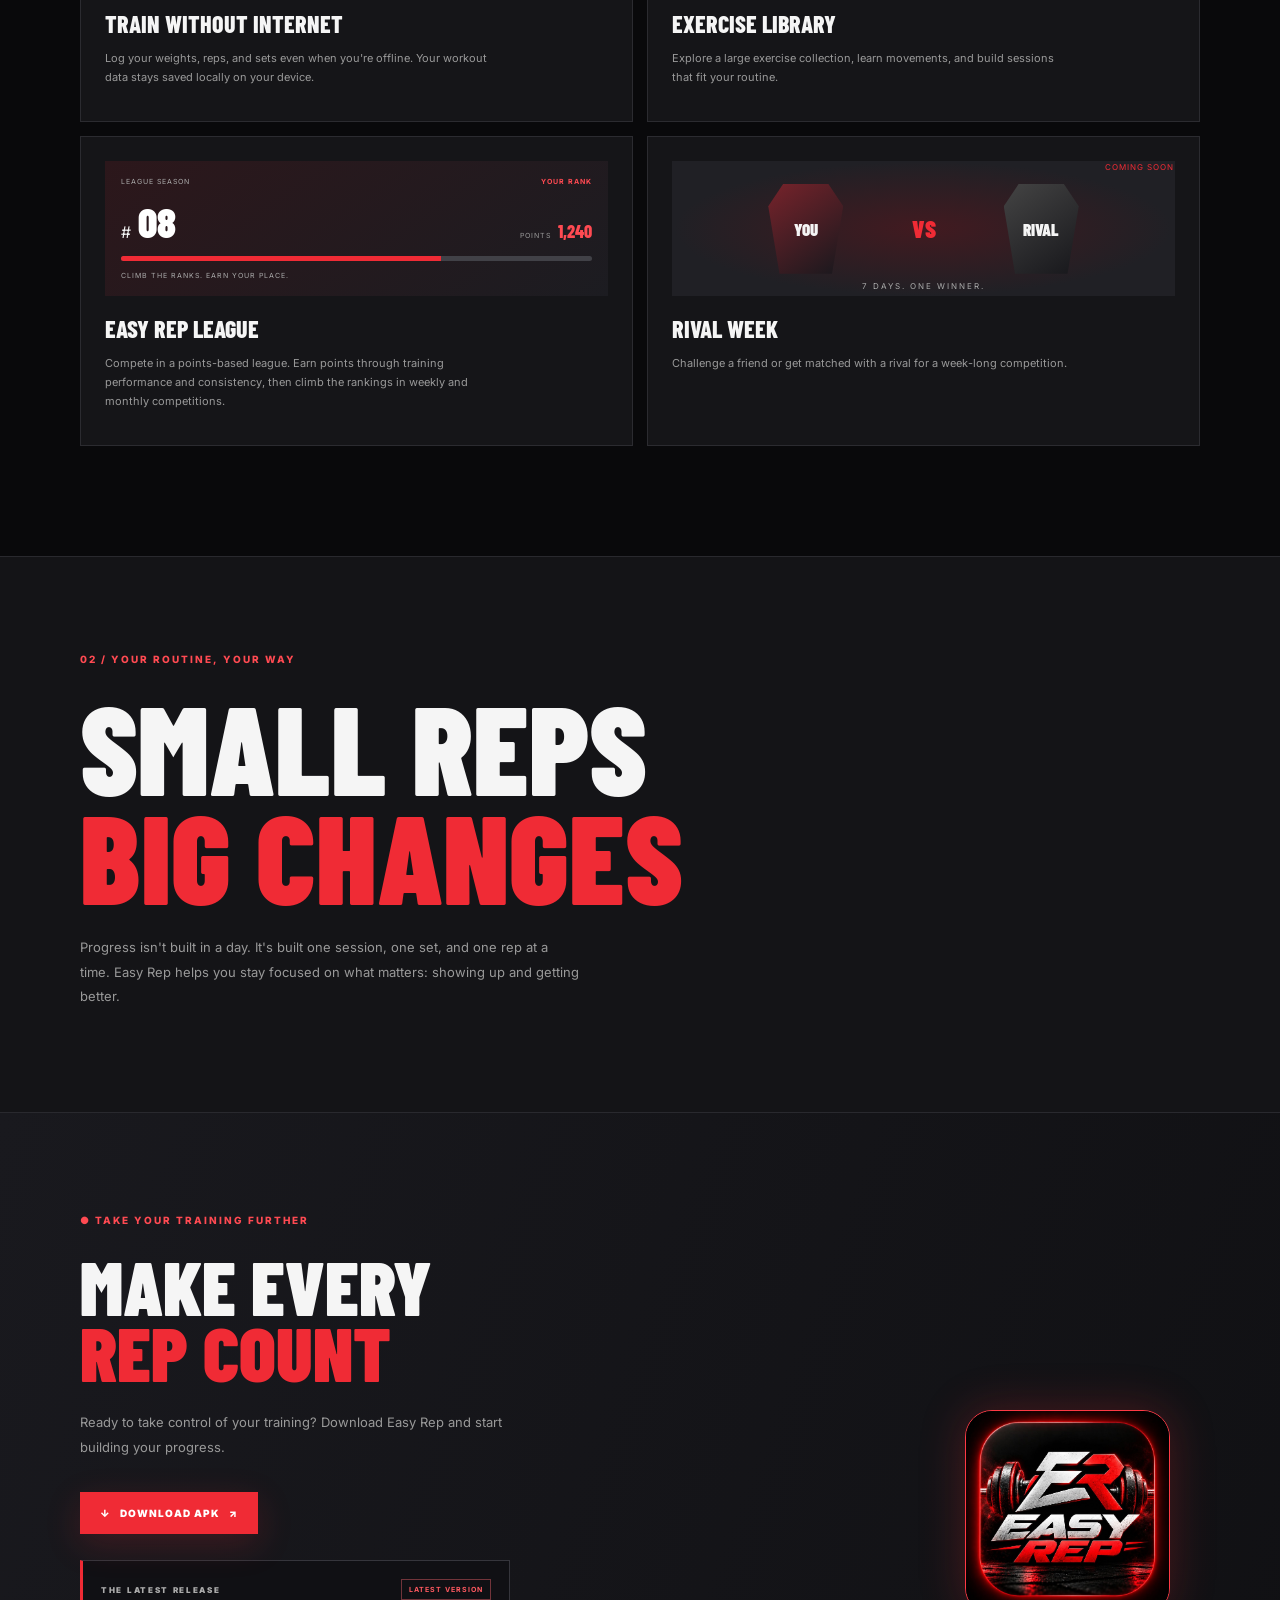
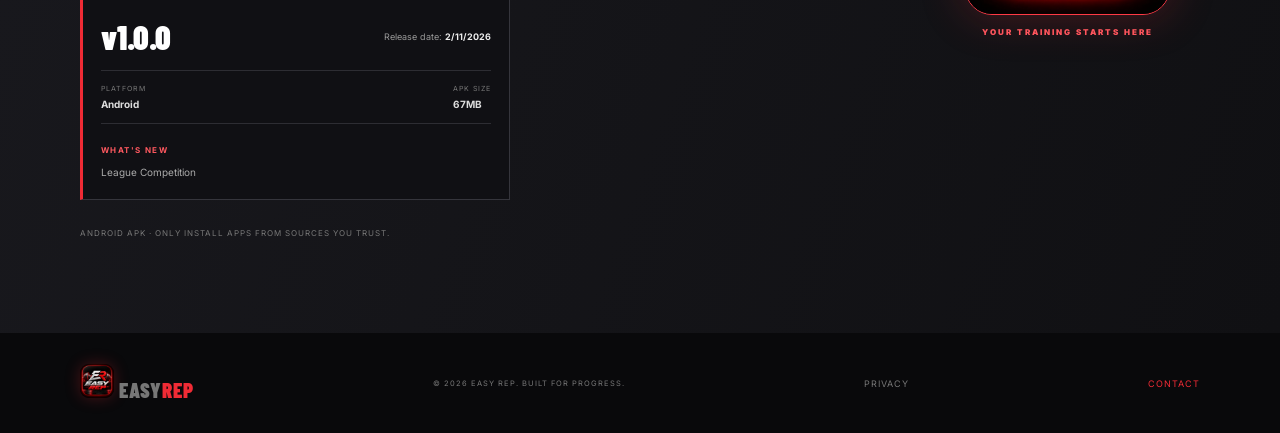
==== commit ac6e82ad: "SIZE" ====
--- a/easy_rep_official_website/index.html
+++ b/easy_rep_official_website/index.html
@@ -12,7 +12,7 @@
 <div class="release-card" aria-label="Latest Easy Rep release">
   <div class="release-heading"><span>THE LATEST RELEASE</span><b class="release-live">LATEST VERSION</b></div>
   <div class="release-version"><strong>v1.0.0</strong><span>Release date: <b>2/11/2026</b></span></div>
-  <div class="release-meta"><span>PLATFORM <b>Android</b></span><span>APK SIZE <b>Shown after upload</b></span></div>
+  <div class="release-meta"><span>PLATFORM <b>Android</b></span><span>APK SIZE <b>67MB</b></span></div>
   <div class="release-notes"><b>WHAT'S NEW</b><p>League Competition</p></div>
 </div>
 <small>ANDROID APK · ONLY INSTALL APPS FROM SOURCES YOU TRUST.</small></div><div class="download-app-art"><img src="assets/easy-rep-app-icon.png" alt="Easy Rep application icon"><span>YOUR TRAINING STARTS HERE</span></div></section></main><footer class="wrap footer"><a class="brand" href="#"><img class="brand-app-icon" src="assets/app-icon-192.png" alt=""> EASY<span>REP</span></a><small>© <span id="year"></span> EASY REP. BUILT FOR PROGRESS.</small><a href="privacy.html">PRIVACY</a><a href="mailto:123abdorafeek@gmail.com">CONTACT</a></footer><script src="script.js"></script></body></html>
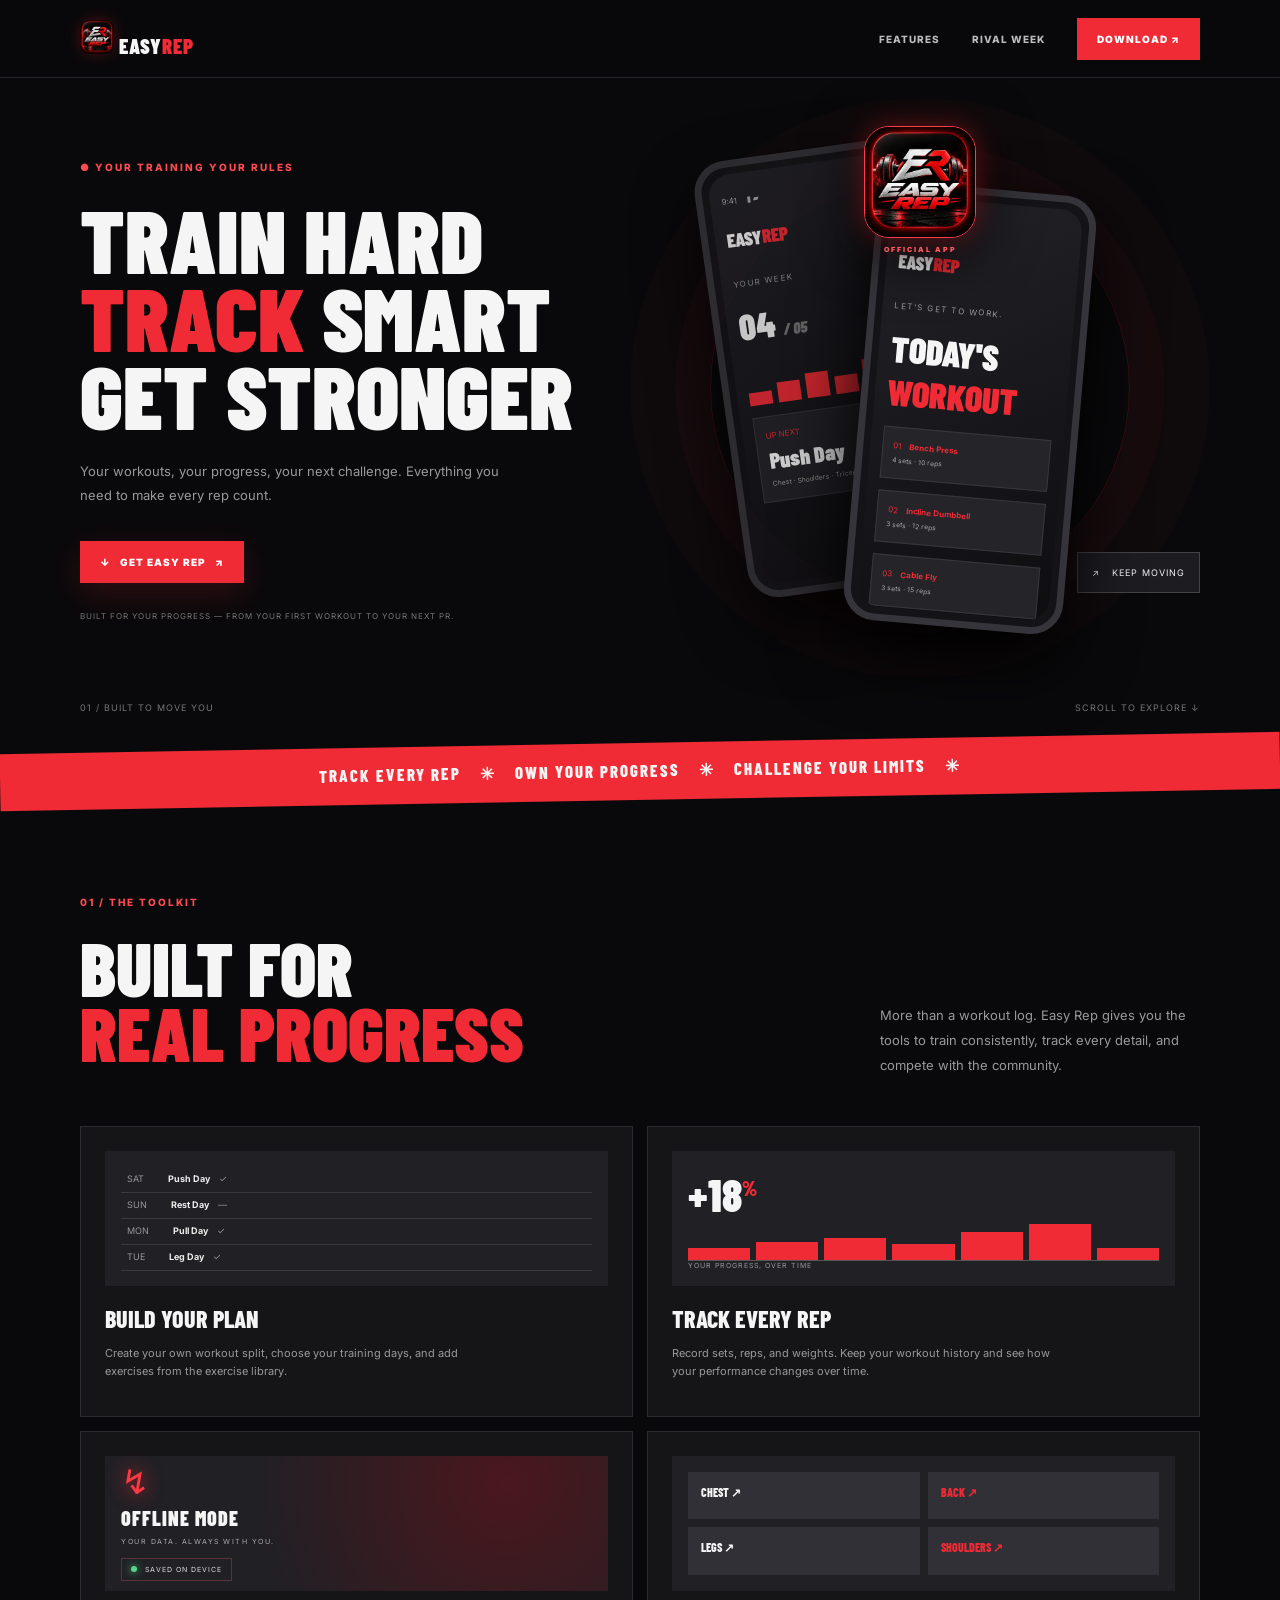
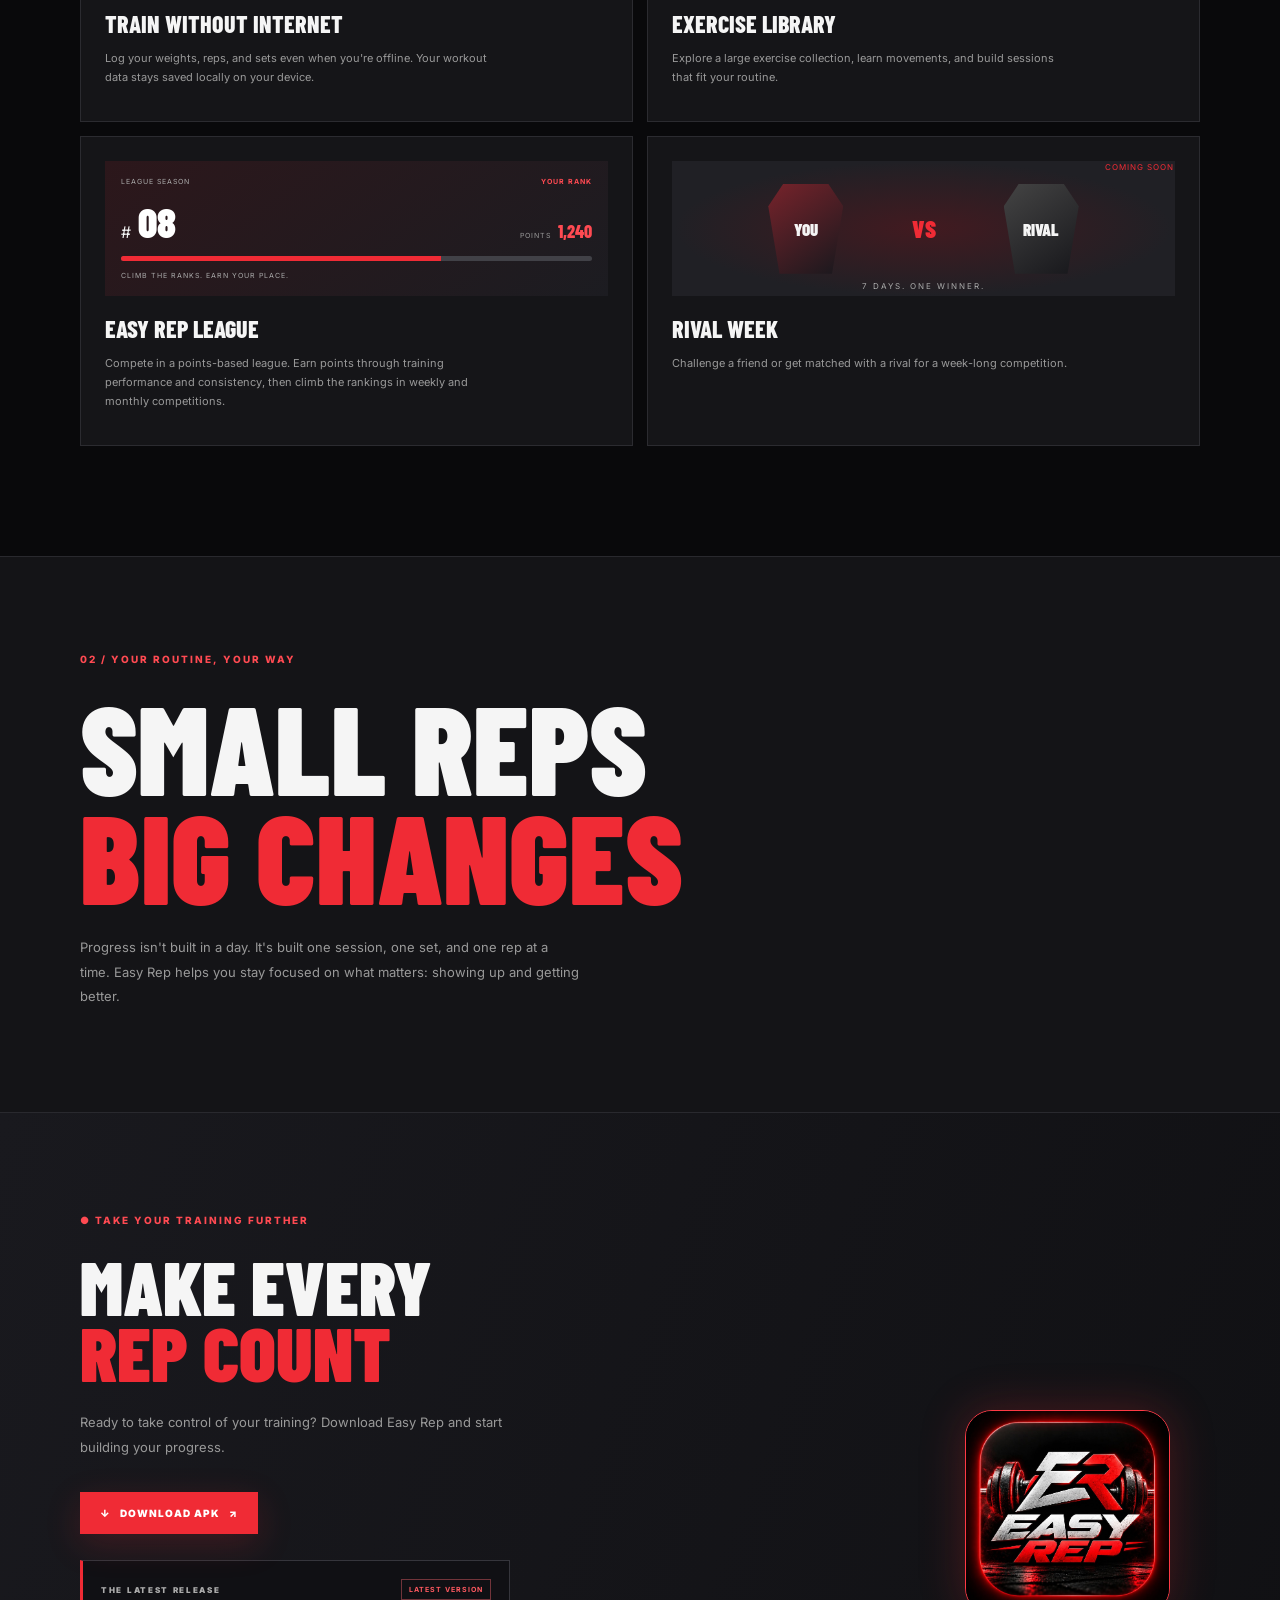
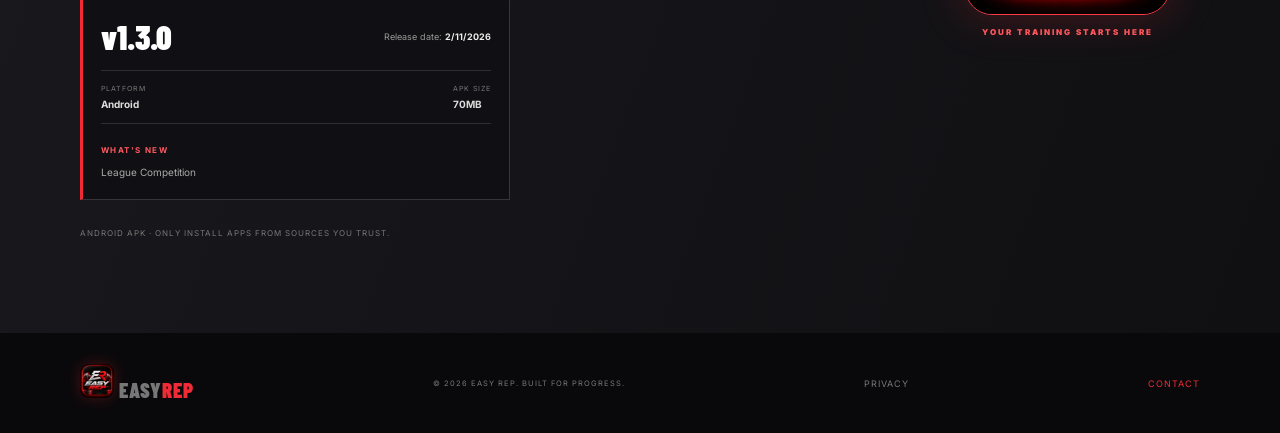
==== commit 1d07c306: "update version" ====
--- a/easy_rep_official_website/index.html
+++ b/easy_rep_official_website/index.html
@@ -11,8 +11,8 @@
 </div></section><section class="manifesto"><div class="wrap"><label>02 / YOUR ROUTINE, YOUR WAY</label><h2>SMALL REPS<br><em>BIG CHANGES</em></h2><p>Progress isn't built in a day. It's built one session, one set, and one rep at a time. Easy Rep helps you stay focused on what matters: showing up and getting better.</p></div></section><section class="wrap download" id="download"><div><label>● TAKE YOUR TRAINING FURTHER</label><h2>MAKE EVERY<br><em>REP COUNT</em></h2><p>Ready to take control of your training? Download Easy Rep and start building your progress.</p><a class="btn" id="apk" href="downloads/easy-rep.apk">↓ &nbsp; DOWNLOAD APK &nbsp; ↗</a>
 <div class="release-card" aria-label="Latest Easy Rep release">
   <div class="release-heading"><span>THE LATEST RELEASE</span><b class="release-live">LATEST VERSION</b></div>
-  <div class="release-version"><strong>v1.0.0</strong><span>Release date: <b>2/11/2026</b></span></div>
-  <div class="release-meta"><span>PLATFORM <b>Android</b></span><span>APK SIZE <b>67MB</b></span></div>
+  <div class="release-version"><strong>v1.3.0</strong><span>Release date: <b>2/11/2026</b></span></div>
+  <div class="release-meta"><span>PLATFORM <b>Android</b></span><span>APK SIZE <b>70MB</b></span></div>
   <div class="release-notes"><b>WHAT'S NEW</b><p>League Competition</p></div>
 </div>
 <small>ANDROID APK · ONLY INSTALL APPS FROM SOURCES YOU TRUST.</small></div><div class="download-app-art"><img src="assets/easy-rep-app-icon.png" alt="Easy Rep application icon"><span>YOUR TRAINING STARTS HERE</span></div></section></main><footer class="wrap footer"><a class="brand" href="#"><img class="brand-app-icon" src="assets/app-icon-192.png" alt=""> EASY<span>REP</span></a><small>© <span id="year"></span> EASY REP. BUILT FOR PROGRESS.</small><a href="privacy.html">PRIVACY</a><a href="mailto:123abdorafeek@gmail.com">CONTACT</a></footer><script src="script.js"></script></body></html>
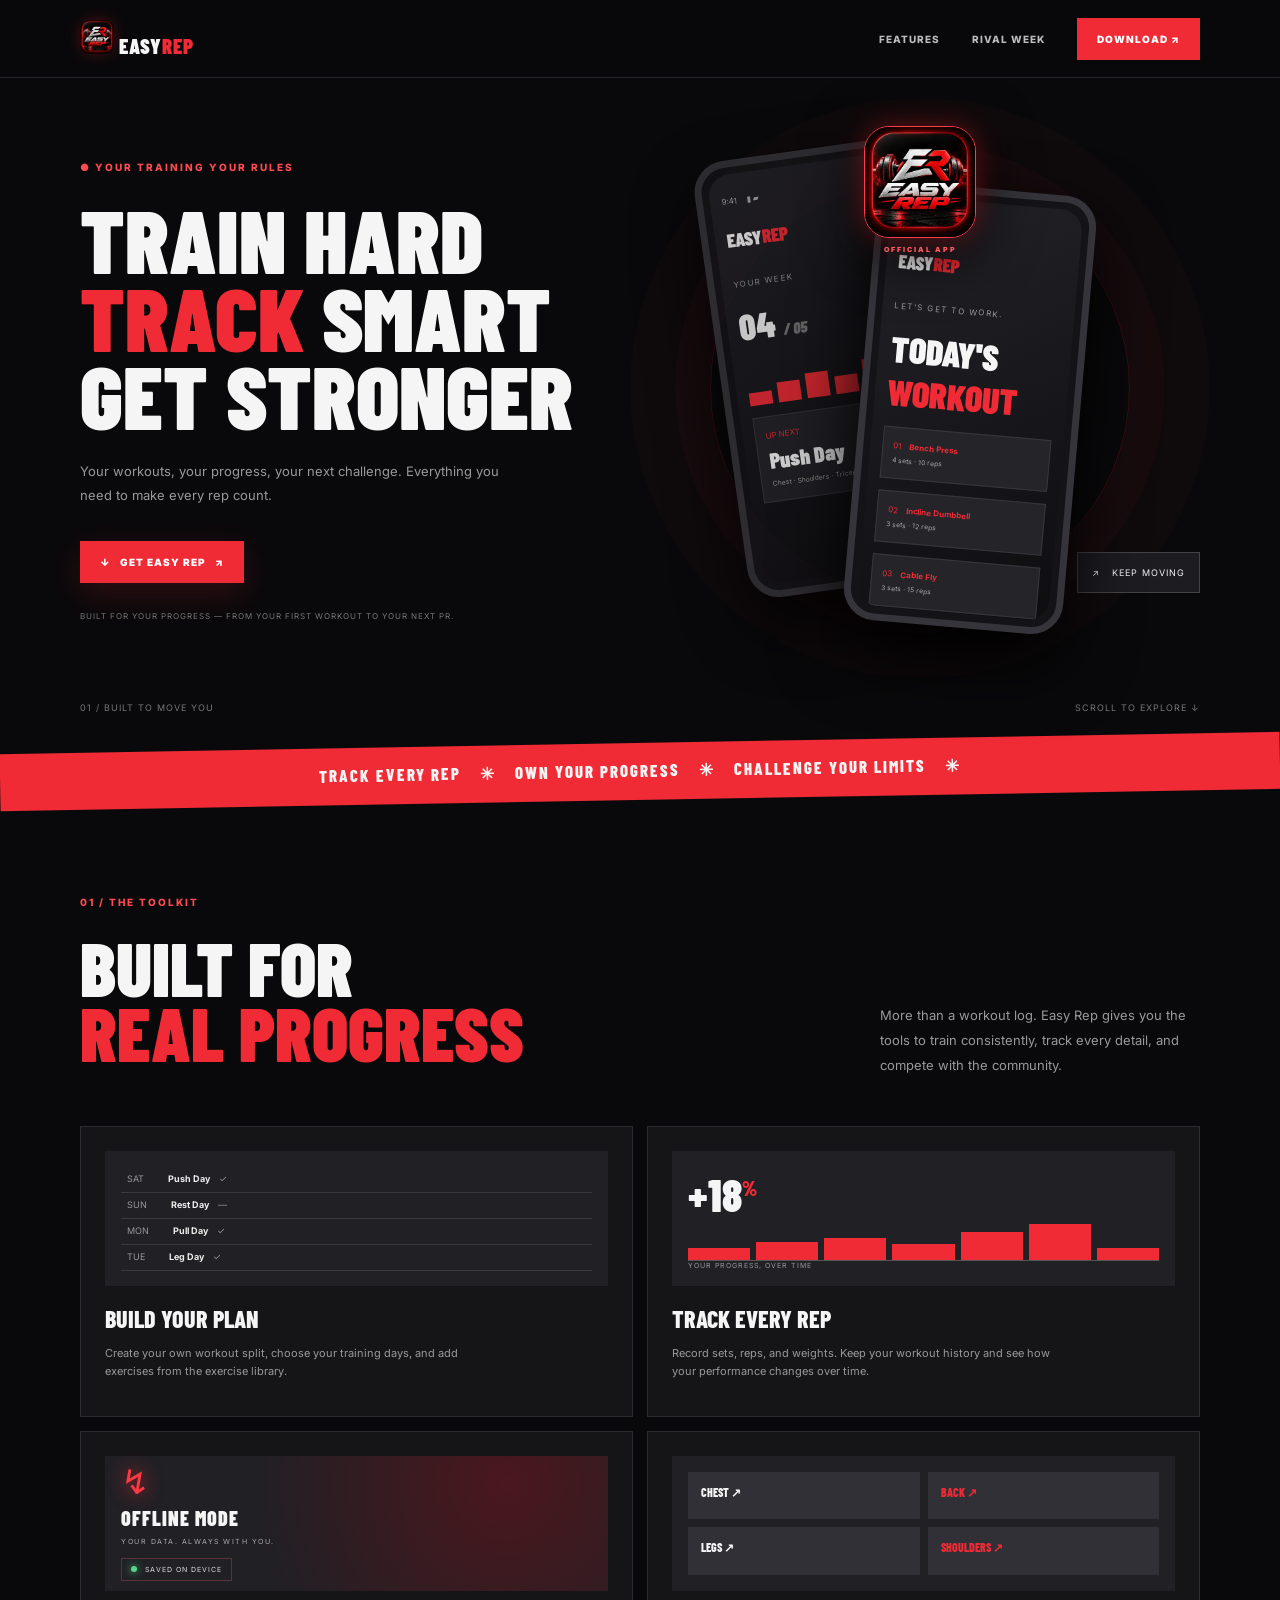
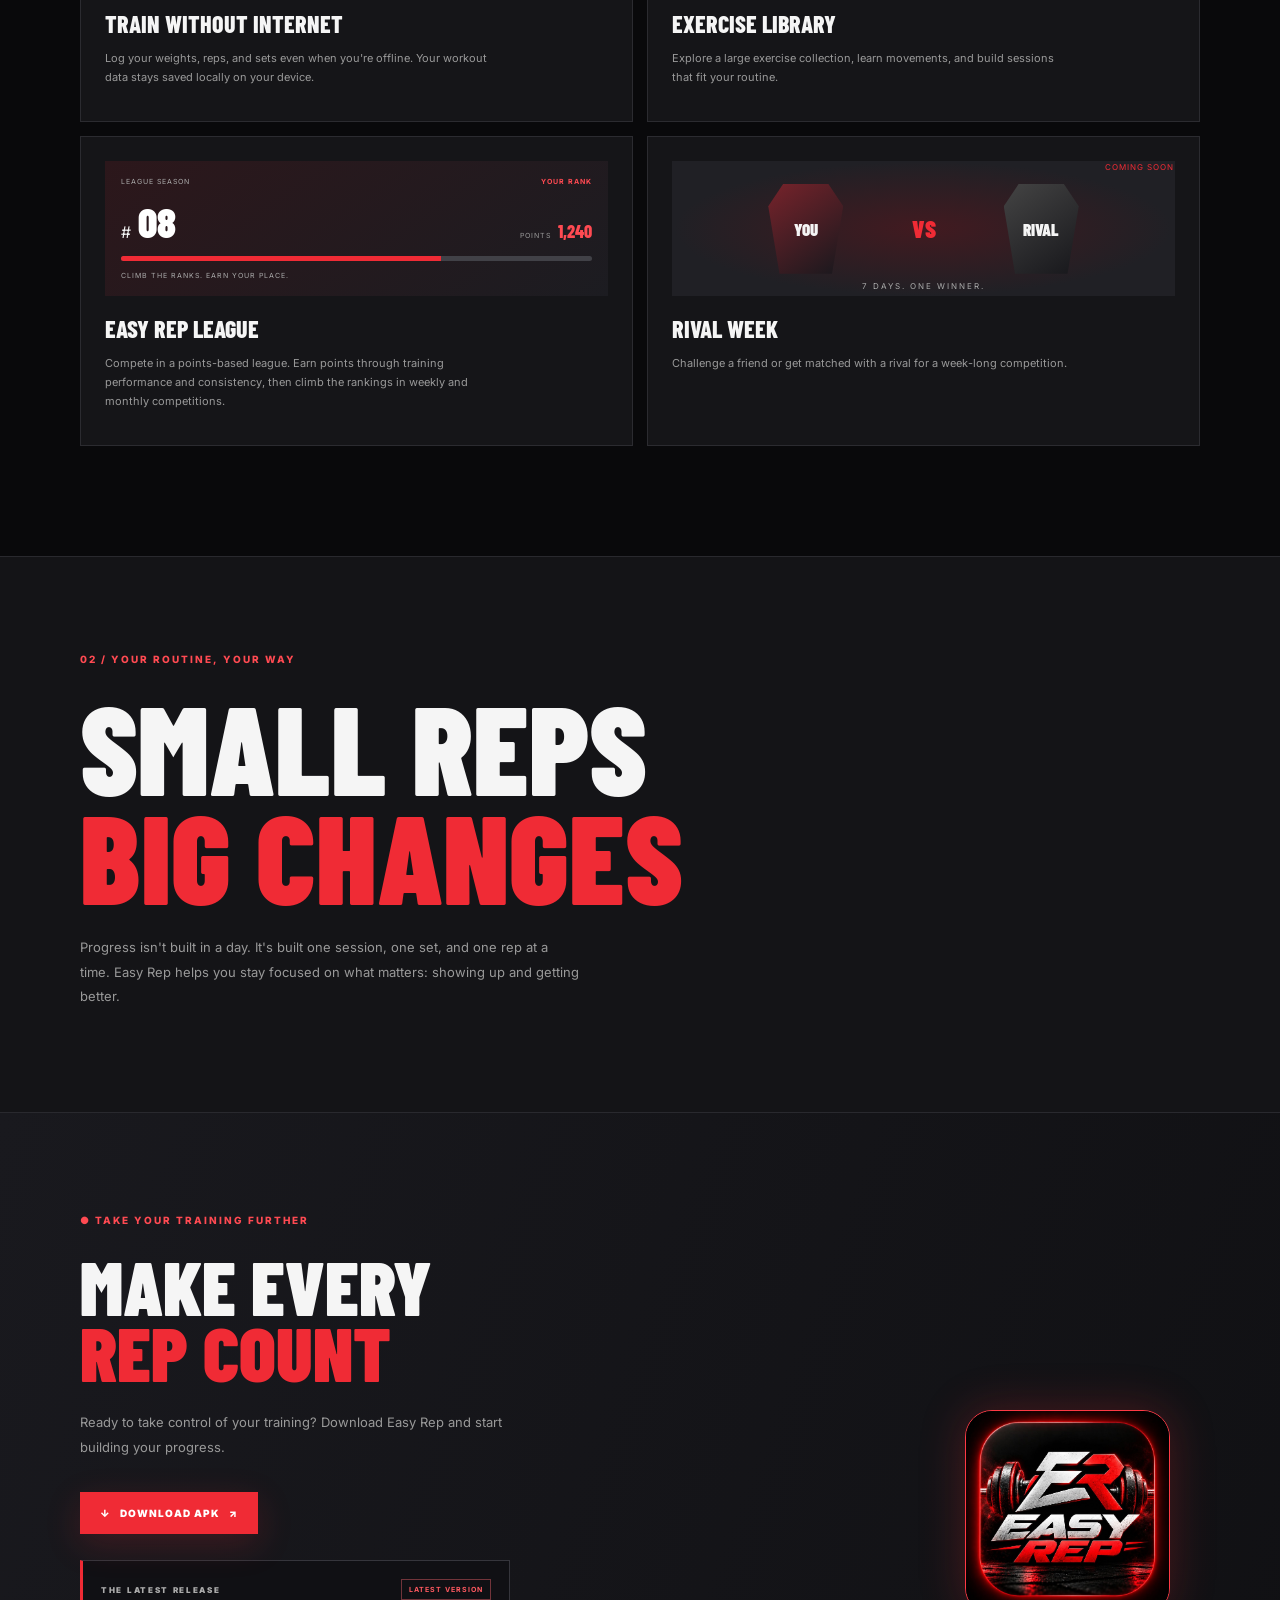
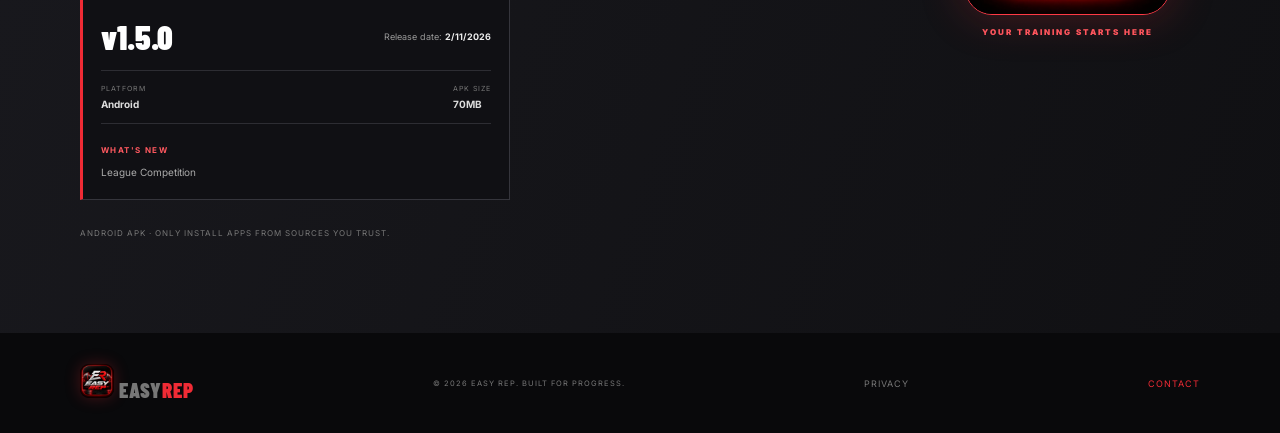
==== commit 6283ef66: "update version 5" ====
--- a/easy_rep_official_website/index.html
+++ b/easy_rep_official_website/index.html
@@ -11,7 +11,7 @@
 </div></section><section class="manifesto"><div class="wrap"><label>02 / YOUR ROUTINE, YOUR WAY</label><h2>SMALL REPS<br><em>BIG CHANGES</em></h2><p>Progress isn't built in a day. It's built one session, one set, and one rep at a time. Easy Rep helps you stay focused on what matters: showing up and getting better.</p></div></section><section class="wrap download" id="download"><div><label>● TAKE YOUR TRAINING FURTHER</label><h2>MAKE EVERY<br><em>REP COUNT</em></h2><p>Ready to take control of your training? Download Easy Rep and start building your progress.</p><a class="btn" id="apk" href="downloads/easy-rep.apk">↓ &nbsp; DOWNLOAD APK &nbsp; ↗</a>
 <div class="release-card" aria-label="Latest Easy Rep release">
   <div class="release-heading"><span>THE LATEST RELEASE</span><b class="release-live">LATEST VERSION</b></div>
-  <div class="release-version"><strong>v1.3.0</strong><span>Release date: <b>2/11/2026</b></span></div>
+  <div class="release-version"><strong>v1.5.0</strong><span>Release date: <b>2/11/2026</b></span></div>
   <div class="release-meta"><span>PLATFORM <b>Android</b></span><span>APK SIZE <b>70MB</b></span></div>
   <div class="release-notes"><b>WHAT'S NEW</b><p>League Competition</p></div>
 </div>
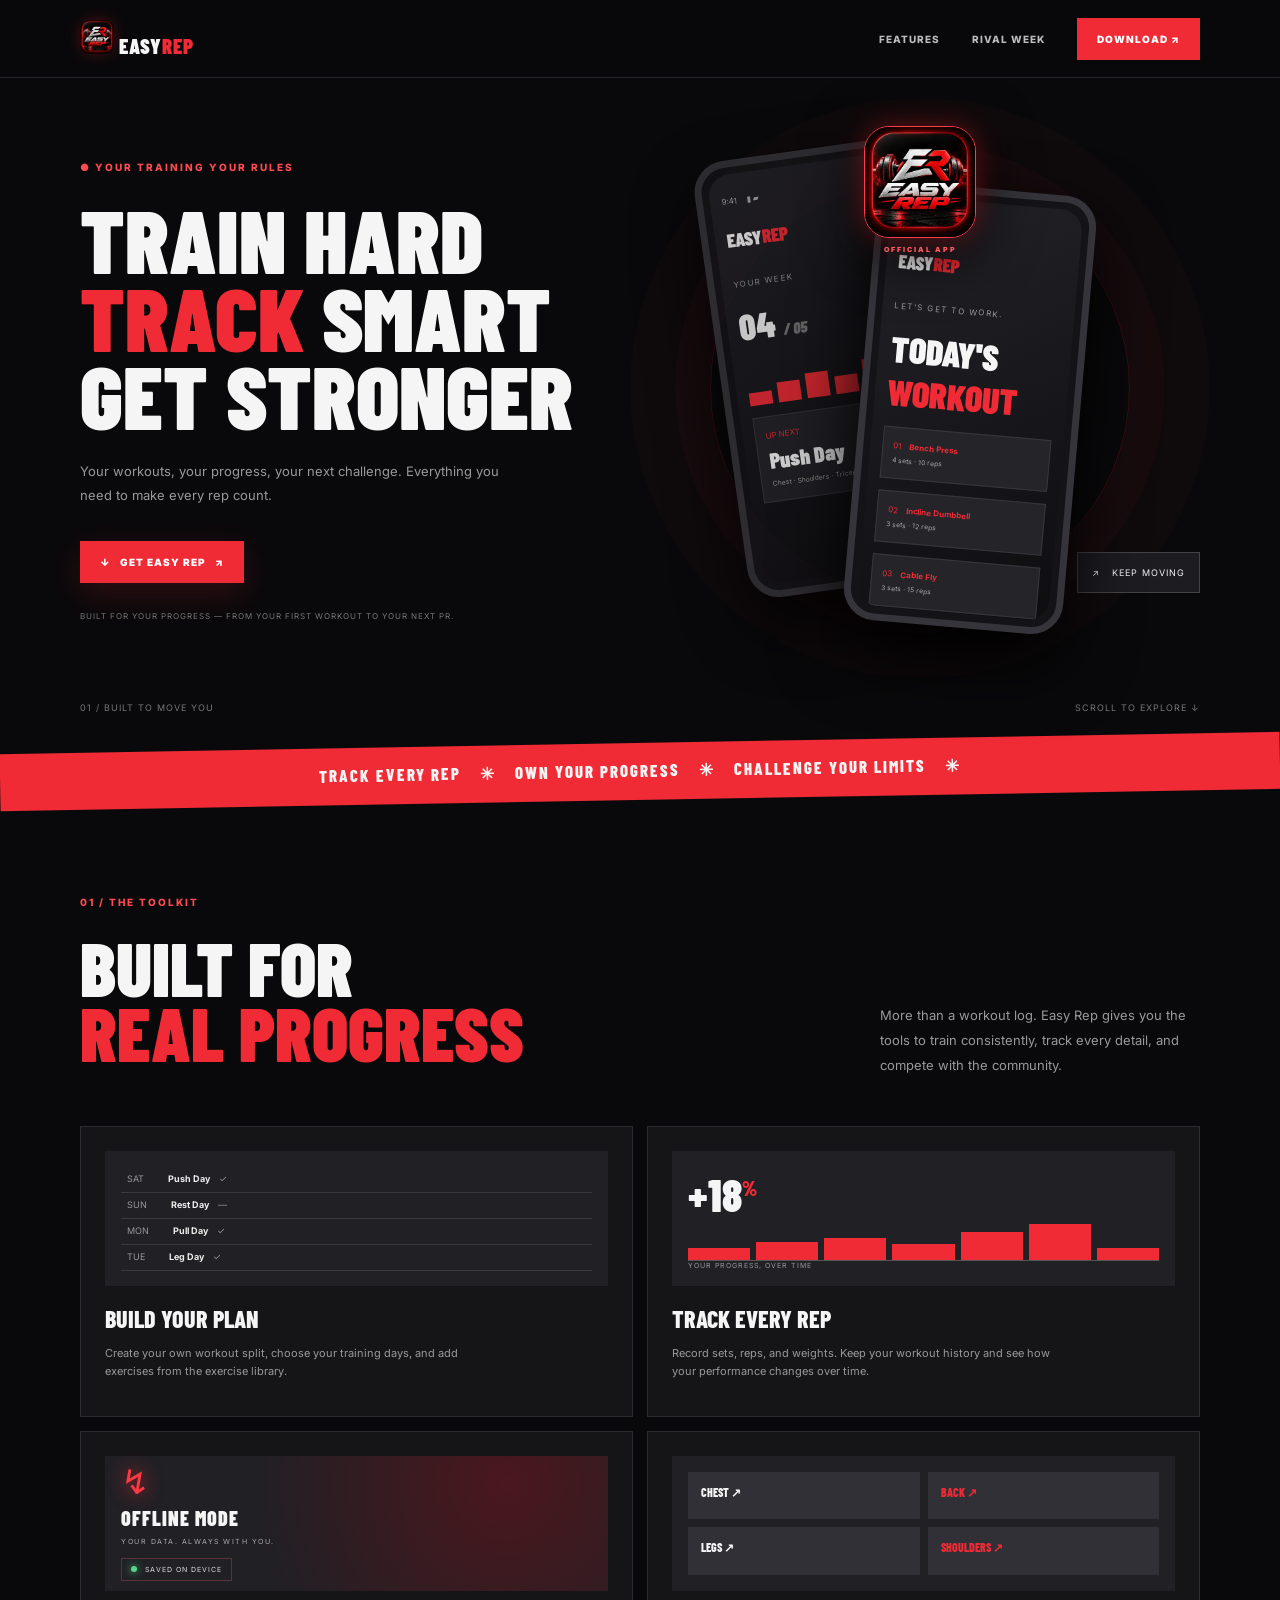
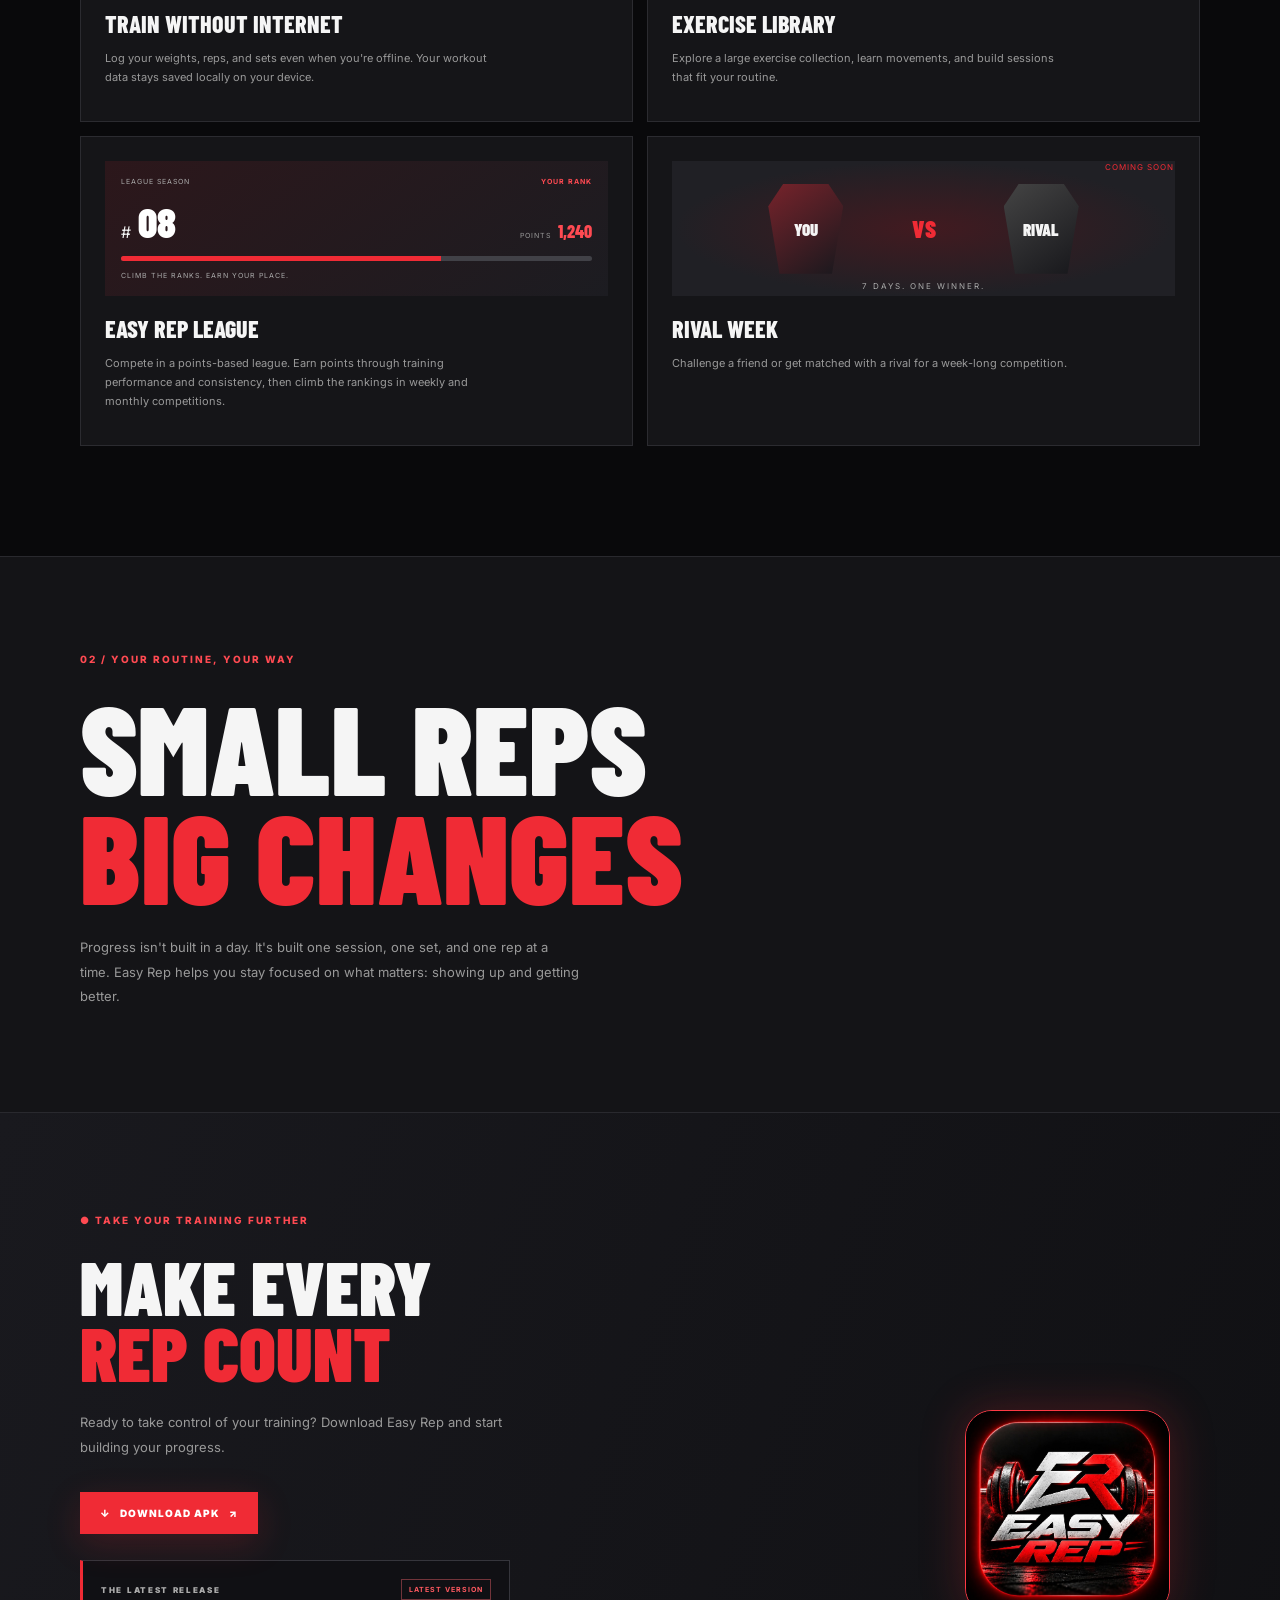
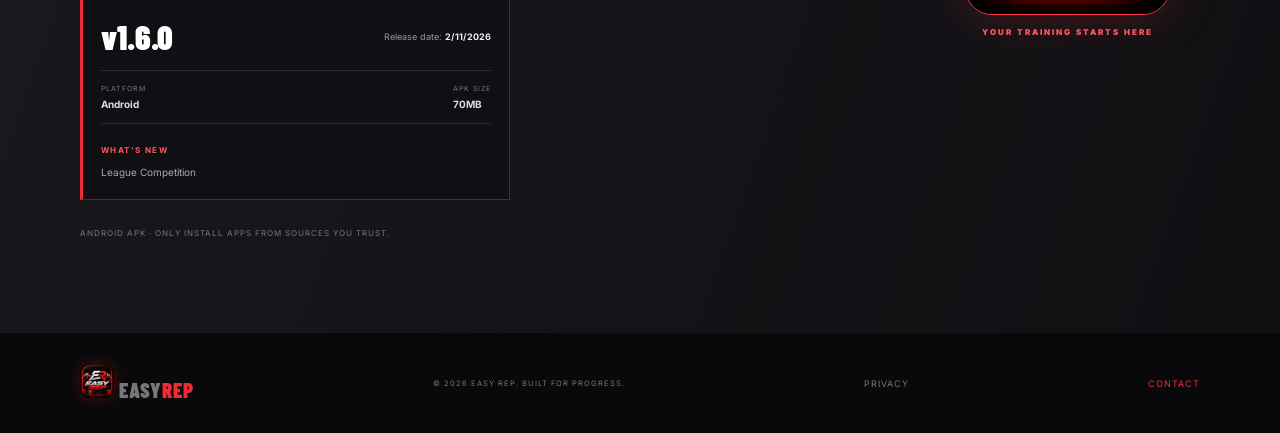
==== commit 7b34b6f1: "update version 6" ====
--- a/easy_rep_official_website/index.html
+++ b/easy_rep_official_website/index.html
@@ -11,7 +11,7 @@
 </div></section><section class="manifesto"><div class="wrap"><label>02 / YOUR ROUTINE, YOUR WAY</label><h2>SMALL REPS<br><em>BIG CHANGES</em></h2><p>Progress isn't built in a day. It's built one session, one set, and one rep at a time. Easy Rep helps you stay focused on what matters: showing up and getting better.</p></div></section><section class="wrap download" id="download"><div><label>● TAKE YOUR TRAINING FURTHER</label><h2>MAKE EVERY<br><em>REP COUNT</em></h2><p>Ready to take control of your training? Download Easy Rep and start building your progress.</p><a class="btn" id="apk" href="downloads/easy-rep.apk">↓ &nbsp; DOWNLOAD APK &nbsp; ↗</a>
 <div class="release-card" aria-label="Latest Easy Rep release">
   <div class="release-heading"><span>THE LATEST RELEASE</span><b class="release-live">LATEST VERSION</b></div>
-  <div class="release-version"><strong>v1.5.0</strong><span>Release date: <b>2/11/2026</b></span></div>
+  <div class="release-version"><strong>v1.6.0</strong><span>Release date: <b>2/11/2026</b></span></div>
   <div class="release-meta"><span>PLATFORM <b>Android</b></span><span>APK SIZE <b>70MB</b></span></div>
   <div class="release-notes"><b>WHAT'S NEW</b><p>League Competition</p></div>
 </div>
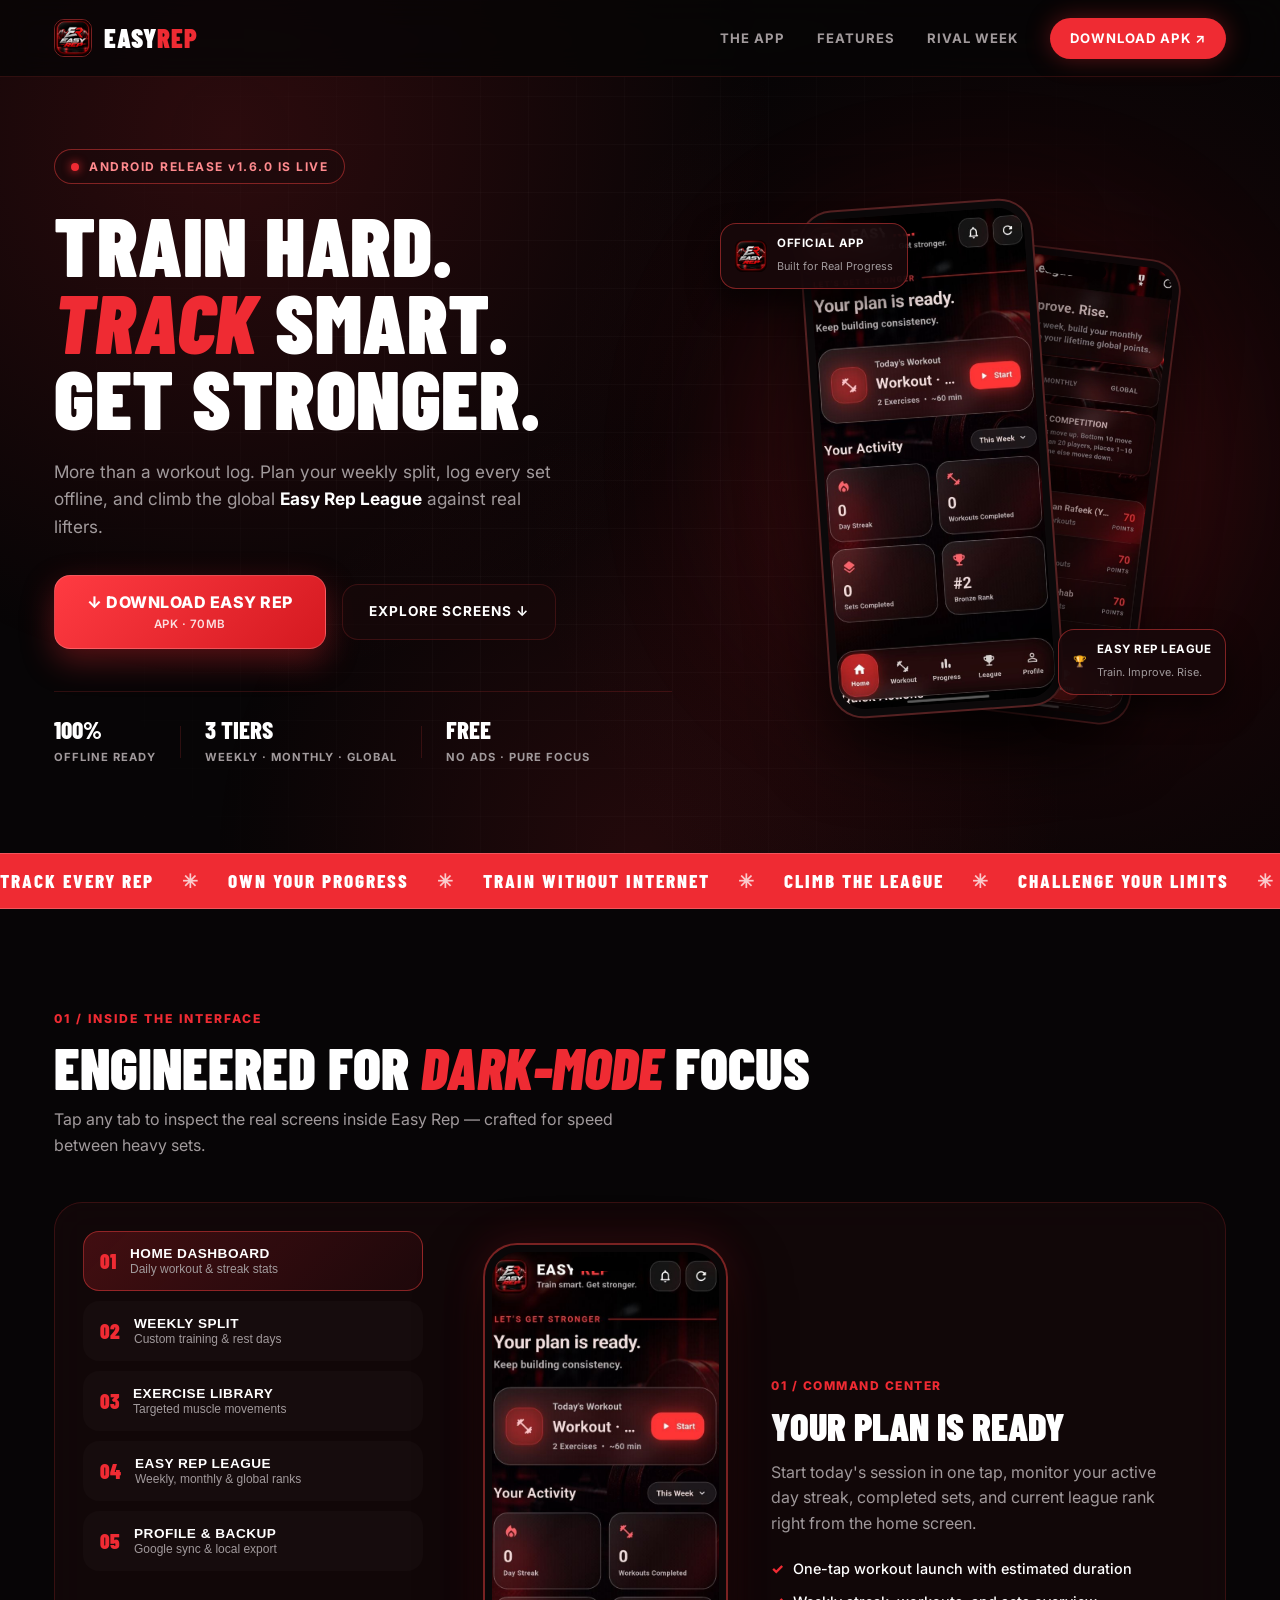
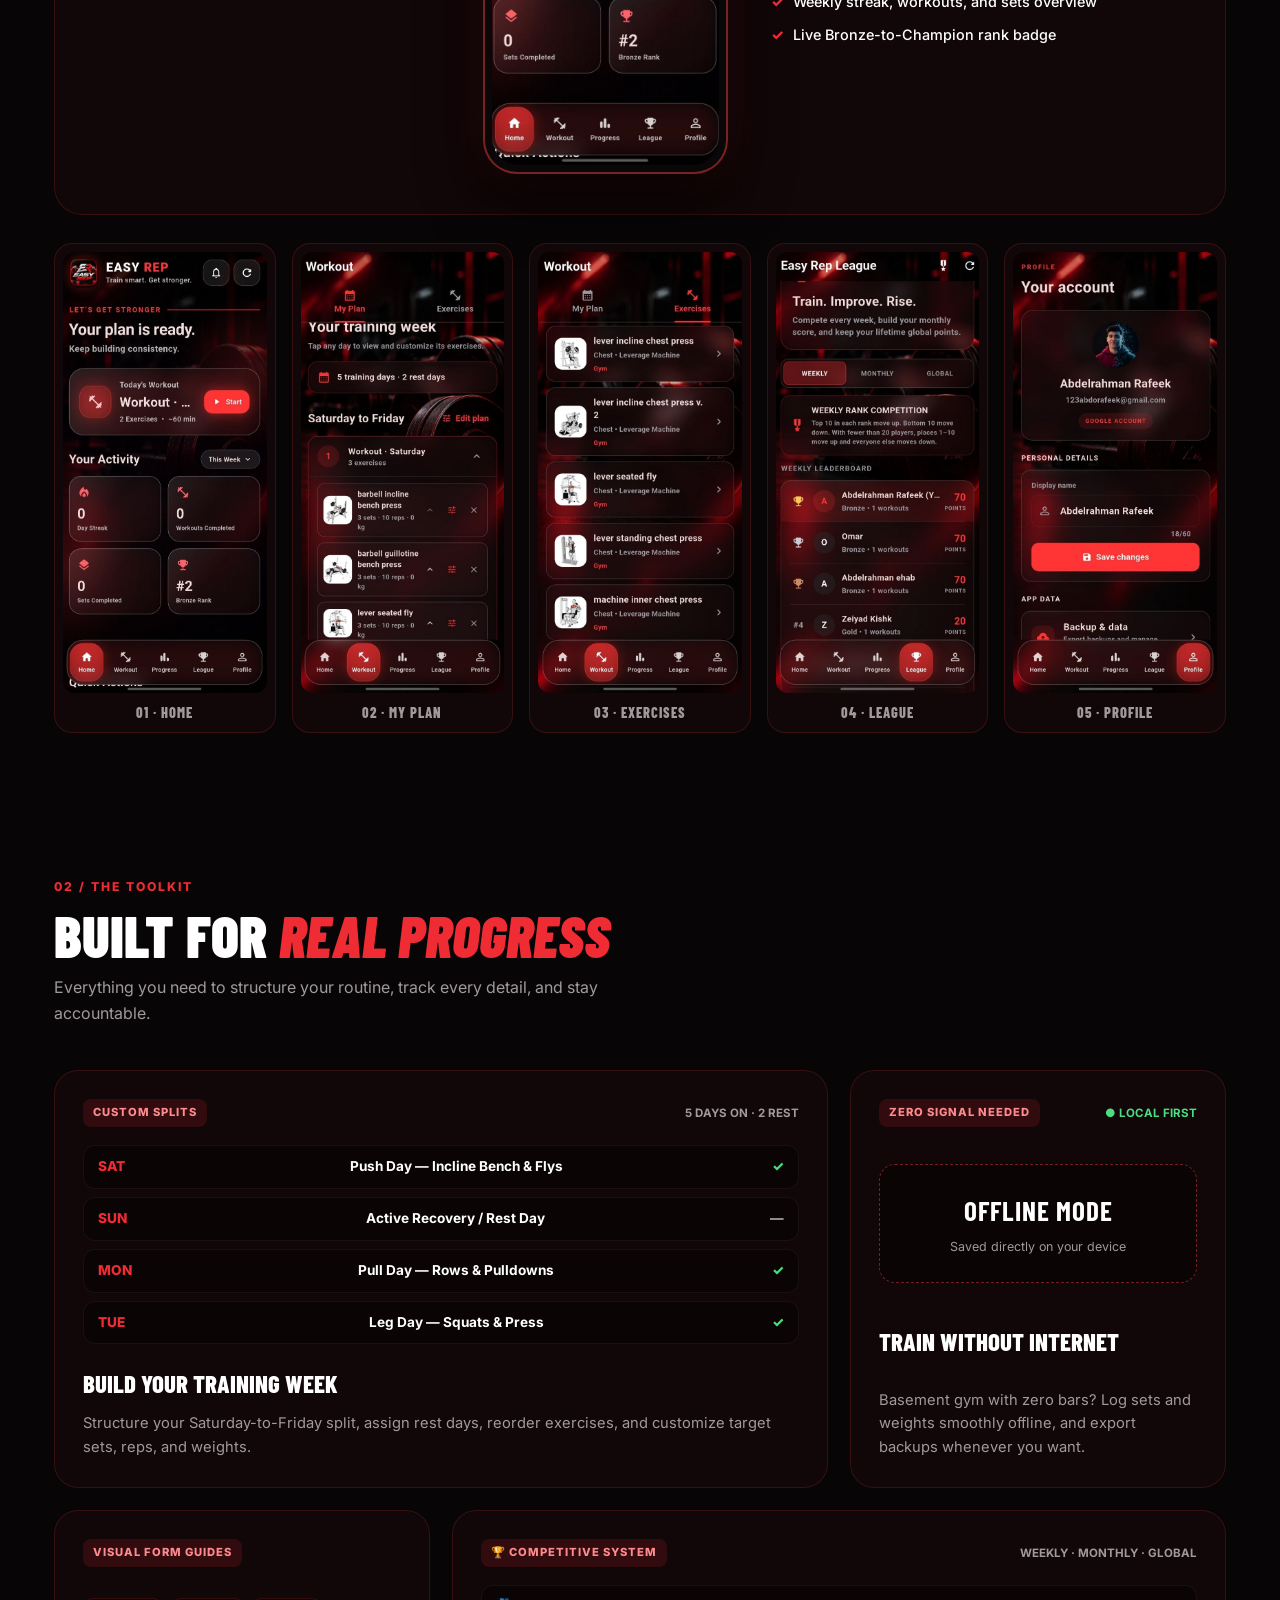
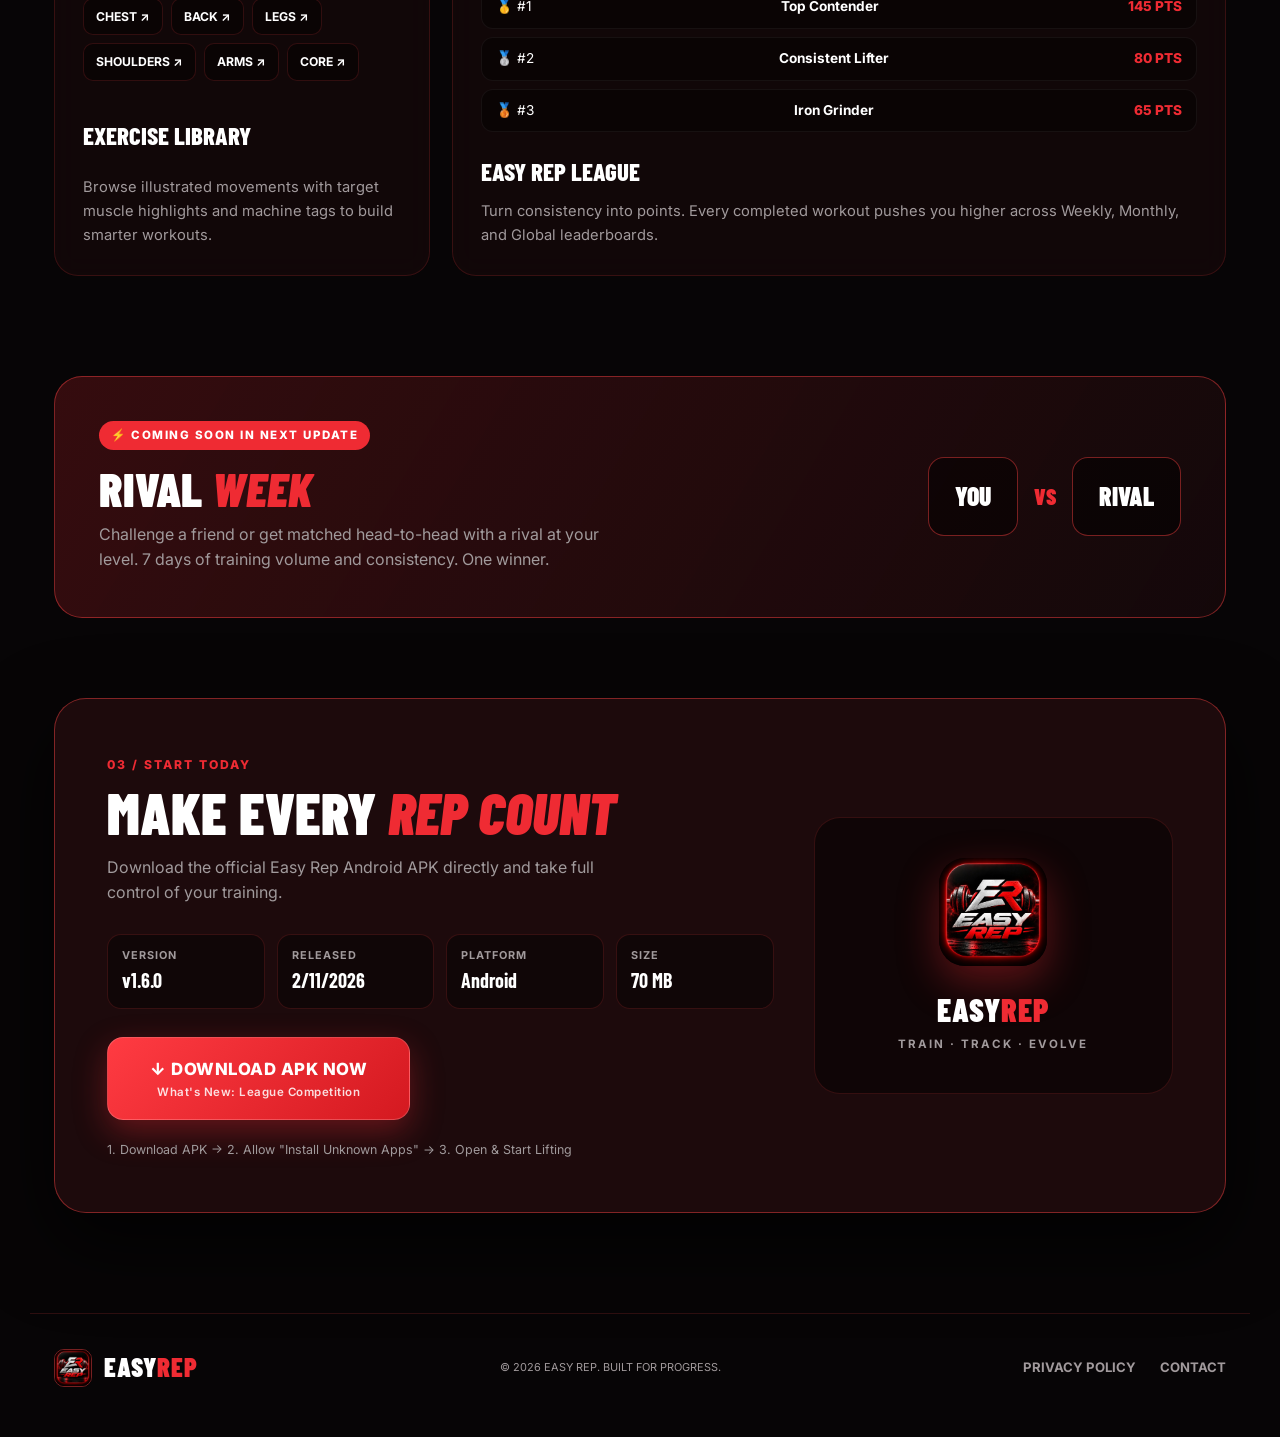
==== commit 9024d61f: "Upgrade Easy Rep website with Crimson Glass UI and 5-screen showcase" ====
--- a/easy_rep_official_website/index.html
+++ b/easy_rep_official_website/index.html
@@ -1,18 +1,363 @@
-<!doctype html><html lang="en"><head><meta charset="utf-8"><meta name="viewport" content="width=device-width,initial-scale=1"><meta name="theme-color" content="#09090b"><meta name="description" content="Easy Rep — Train. Track. Evolve."><meta property="og:title" content="Easy Rep — Train. Track. Evolve."><meta property="og:description" content="Your workouts, your progress, your next challenge."><meta property="og:image" content="assets/easy-rep-app-icon.png"><title>Easy Rep — Train. Track. Evolve.</title><link rel="icon" type="image/png" sizes="64x64" href="assets/favicon.png"><link rel="apple-touch-icon" href="assets/apple-touch-icon.png"><link rel="preconnect" href="https://fonts.googleapis.com"><link href="https://fonts.googleapis.com/css2?family=Barlow+Condensed:wght@500;600;700;800;900&family=Inter:wght@400;500;600;700;800&display=swap" rel="stylesheet"><link rel="stylesheet" href="styles.css"></head><body><header class="header"><a class="brand" href="#"> <img class="brand-app-icon" src="assets/app-icon-192.png" alt=""> EASY<span>REP</span></a><button class="menu" aria-label="Menu">☰</button><nav><a href="#features">FEATURES</a><a href="#rival">RIVAL WEEK</a><a href="#download" class="navbtn">DOWNLOAD ↗</a></nav></header><main><section class="hero wrap"><div class="copy"><label>● YOUR TRAINING YOUR RULES</label><h1>TRAIN HARD<br><em>TRACK</em> SMART<br>GET STRONGER</h1><p>Your workouts, your progress, your next challenge. Everything you need to make every rep count.</p><a class="btn" href="#download">↓ &nbsp; GET EASY REP &nbsp; ↗</a><small>BUILT FOR YOUR PROGRESS — FROM YOUR FIRST WORKOUT TO YOUR NEXT PR.</small></div><div class="visual"><div class="glow"></div><div class="hero-app-icon"><img src="assets/easy-rep-app-icon.png" alt="Easy Rep app icon"><span>OFFICIAL APP</span></div><div class="phone back"><div class="screen"><small>9:41　 ▮ ▰</small><h3>EASY<span>REP</span></h3><label>YOUR WEEK</label><h2>04 <i>/ 05</i></h2><div class="bars"><i></i><i></i><i></i><i></i><i></i><i></i></div><article>UP NEXT<h2>Push Day</h2><small>Chest · Shoulders · Triceps</small></article></div></div><div class="phone front"><div class="screen"><small>9:41　 ▮ ▰</small><h3>EASY<span>REP</span></h3><label>LET'S GET TO WORK.</label><h2>TODAY'S<br><em>WORKOUT</em></h2><article>01　<b>Bench Press</b><small>4 sets · 10 reps</small></article><article>02　<b>Incline Dumbbell</b><small>3 sets · 12 reps</small></article><article>03　<b>Cable Fly</b><small>3 sets · 15 reps</small></article><div class="start">START WORKOUT　↗</div></div></div><div class="float">↗ &nbsp; KEEP MOVING</div></div><div class="herofoot">01 / BUILT TO MOVE YOU <span>SCROLL TO EXPLORE ↓</span></div></section><div class="ticker">TRACK EVERY REP　✳　OWN YOUR PROGRESS　✳　CHALLENGE YOUR LIMITS　✳　</div><section class="wrap features" id="features">
-<label>01 / THE TOOLKIT</label>
-<div class="heading"><h2>BUILT FOR<br><em>REAL PROGRESS</em></h2><p>More than a workout log. Easy Rep gives you the tools to train consistently, track every detail, and compete with the community.</p></div>
-<div class="grid">
-<article><div class="art schedule"><p>SAT　 <b>Push Day</b>　✓</p><p>SUN　 <b>Rest Day</b>　—</p><p>MON　 <b>Pull Day</b>　✓</p><p>TUE　 <b>Leg Day</b>　✓</p></div><h3>BUILD YOUR PLAN</h3><p>Create your own workout split, choose your training days, and add exercises from the exercise library.</p></article>
-<article><div class="art stats"><strong>+18<sup>%</sup></strong><div class="bars"><i></i><i></i><i></i><i></i><i></i><i></i><i></i></div><small>YOUR PROGRESS, OVER TIME</small></div><h3>TRACK EVERY REP</h3><p>Record sets, reps, and weights. Keep your workout history and see how your performance changes over time.</p></article>
-<article class="offline-feature"><div class="art offline-art"><span class="offline-symbol">↯</span><b>OFFLINE MODE</b><small>YOUR DATA. ALWAYS WITH YOU.</small><div class="offline-status"><i></i> SAVED ON DEVICE</div></div><h3>TRAIN WITHOUT INTERNET</h3><p>Log your weights, reps, and sets even when you're offline. Your workout data stays saved locally on your device.</p></article>
-<article><div class="art tiles"><b>CHEST ↗</b><b>BACK ↗</b><b>LEGS ↗</b><b>SHOULDERS ↗</b></div><h3>EXERCISE LIBRARY</h3><p>Explore a large exercise collection, learn movements, and build sessions that fit your routine.</p></article>
-<article class="league-feature"><div class="art league-art"><div class="league-top"><span>LEAGUE SEASON</span><b>YOUR RANK</b></div><div class="league-rank">#<strong>08</strong><span>POINTS</span><b>1,240</b></div><div class="league-progress"><i></i></div><small>CLIMB THE RANKS. EARN YOUR PLACE.</small></div><h3>EASY REP LEAGUE</h3><p>Compete in a points-based league. Earn points through training performance and consistency, then climb the rankings in weekly and monthly competitions.</p></article>
-<article class="feature-rival" id="rival"><div class="art versus"><b>YOU</b><strong>VS</strong><b>RIVAL</b><small>7 DAYS. ONE WINNER.</small></div><h3>RIVAL WEEK</h3><p>Challenge a friend or get matched with a rival for a week-long competition.</p><small class="soon">COMING SOON</small></article>
-</div></section><section class="manifesto"><div class="wrap"><label>02 / YOUR ROUTINE, YOUR WAY</label><h2>SMALL REPS<br><em>BIG CHANGES</em></h2><p>Progress isn't built in a day. It's built one session, one set, and one rep at a time. Easy Rep helps you stay focused on what matters: showing up and getting better.</p></div></section><section class="wrap download" id="download"><div><label>● TAKE YOUR TRAINING FURTHER</label><h2>MAKE EVERY<br><em>REP COUNT</em></h2><p>Ready to take control of your training? Download Easy Rep and start building your progress.</p><a class="btn" id="apk" href="downloads/easy-rep.apk">↓ &nbsp; DOWNLOAD APK &nbsp; ↗</a>
-<div class="release-card" aria-label="Latest Easy Rep release">
-  <div class="release-heading"><span>THE LATEST RELEASE</span><b class="release-live">LATEST VERSION</b></div>
-  <div class="release-version"><strong>v1.6.0</strong><span>Release date: <b>2/11/2026</b></span></div>
-  <div class="release-meta"><span>PLATFORM <b>Android</b></span><span>APK SIZE <b>70MB</b></span></div>
-  <div class="release-notes"><b>WHAT'S NEW</b><p>League Competition</p></div>
-</div>
-<small>ANDROID APK · ONLY INSTALL APPS FROM SOURCES YOU TRUST.</small></div><div class="download-app-art"><img src="assets/easy-rep-app-icon.png" alt="Easy Rep application icon"><span>YOUR TRAINING STARTS HERE</span></div></section></main><footer class="wrap footer"><a class="brand" href="#"><img class="brand-app-icon" src="assets/app-icon-192.png" alt=""> EASY<span>REP</span></a><small>© <span id="year"></span> EASY REP. BUILT FOR PROGRESS.</small><a href="privacy.html">PRIVACY</a><a href="mailto:123abdorafeek@gmail.com">CONTACT</a></footer><script src="script.js"></script></body></html>+<!doctype html>
+<html lang="en">
+<head>
+  <meta charset="utf-8">
+  <meta name="viewport" content="width=device-width,initial-scale=1">
+  <meta name="theme-color" content="#070506">
+  <meta name="description" content="Easy Rep — Train Hard, Track Smart, Get Stronger. Workout tracker & competitive fitness league.">
+  <meta property="og:title" content="Easy Rep — Train. Track. Evolve.">
+  <meta property="og:description" content="Your workouts, your progress, your next challenge.">
+  <meta property="og:image" content="assets/easy-rep-app-icon.png">
+  <title>Easy Rep — Train. Track. Evolve.</title>
+  <link rel="icon" type="image/png" sizes="64x64" href="assets/favicon.png">
+  <link rel="apple-touch-icon" href="assets/apple-touch-icon.png">
+  <link rel="preconnect" href="https://fonts.googleapis.com">
+  <link rel="preconnect" href="https://fonts.gstatic.com" crossorigin>
+  <link href="https://fonts.googleapis.com/css2?family=Barlow+Condensed:ital,wght@0,600;0,700;0,800;0,900;1,800;1,900&family=Inter:wght@400;500;600;700;800&display=swap" rel="stylesheet">
+  <link rel="stylesheet" href="styles.css">
+</head>
+<body>
+  <div class="ambient-bg" aria-hidden="true"></div>
+  <div class="grid-overlay" aria-hidden="true"></div>
+
+  <!-- Header -->
+  <header class="header">
+    <div class="wrap header-inner">
+      <a class="brand" href="#">
+        <img class="brand-icon" src="assets/app-icon-192.png" alt="Easy Rep Logo">
+        <span>EASY<em>REP</em></span>
+      </a>
+
+      <nav class="nav" id="nav">
+        <a href="#showcase">THE APP</a>
+        <a href="#features">FEATURES</a>
+        <a href="#rival">RIVAL WEEK</a>
+        <a href="#download" class="nav-cta">DOWNLOAD APK ↗</a>
+      </nav>
+
+      <button class="menu-btn" id="menuBtn" aria-label="Toggle Menu">☰</button>
+    </div>
+  </header>
+
+  <main>
+    <!-- Hero Section -->
+    <section class="hero wrap">
+      <div class="hero-copy reveal">
+        <div class="pill-badge">
+          <span class="pulse-dot"></span> ANDROID RELEASE v1.6.0 IS LIVE
+        </div>
+        <h1>
+          TRAIN HARD.<br>
+          <em>TRACK</em> SMART.<br>
+          GET STRONGER.
+        </h1>
+        <p class="hero-sub">
+          More than a workout log. Plan your weekly split, log every set offline, and climb the global <strong>Easy Rep League</strong> against real lifters.
+        </p>
+
+        <div class="hero-actions">
+          <a class="btn-primary" href="#download">
+            <span>↓ DOWNLOAD EASY REP</span>
+            <small>APK · 70MB</small>
+          </a>
+          <a class="btn-ghost" href="#showcase">EXPLORE SCREENS ↓</a>
+        </div>
+
+        <div class="hero-metrics">
+          <div>
+            <strong>100%</strong>
+            <span>OFFLINE READY</span>
+          </div>
+          <div class="divider"></div>
+          <div>
+            <strong>3 TIERS</strong>
+            <span>WEEKLY · MONTHLY · GLOBAL</span>
+          </div>
+          <div class="divider"></div>
+          <div>
+            <strong>FREE</strong>
+            <span>NO ADS · PURE FOCUS</span>
+          </div>
+        </div>
+      </div>
+
+      <div class="hero-stage reveal">
+        <div class="stage-glow"></div>
+
+        <div class="floating-chip chip-top">
+          <img src="assets/easy-rep-app-icon.png" alt="App Icon">
+          <div>
+            <b>OFFICIAL APP</b>
+            <span>Built for Real Progress</span>
+          </div>
+        </div>
+
+        <!-- Back Phone: League Screen -->
+        <div class="device-frame device-back">
+          <div class="device-notch"></div>
+          <img src="assets/screen-league.jpg" alt="Easy Rep League Leaderboard">
+        </div>
+
+        <!-- Front Phone: Home Screen -->
+        <div class="device-frame device-front">
+          <div class="device-notch"></div>
+          <img src="assets/screen-home.jpg" alt="Easy Rep Home Dashboard">
+        </div>
+
+        <div class="floating-chip chip-bottom">
+          <span class="chip-icon">🏆</span>
+          <div>
+            <b>EASY REP LEAGUE</b>
+            <span>Train. Improve. Rise.</span>
+          </div>
+        </div>
+      </div>
+    </section>
+
+    <!-- Infinite Ticker -->
+    <div class="ticker-wrap" aria-hidden="true">
+      <div class="ticker-track">
+        <span>TRACK EVERY REP</span><i>✳</i>
+        <span>OWN YOUR PROGRESS</span><i>✳</i>
+        <span>TRAIN WITHOUT INTERNET</span><i>✳</i>
+        <span>CLIMB THE LEAGUE</span><i>✳</i>
+        <span>CHALLENGE YOUR LIMITS</span><i>✳</i>
+        <span>TRACK EVERY REP</span><i>✳</i>
+        <span>OWN YOUR PROGRESS</span><i>✳</i>
+        <span>TRAIN WITHOUT INTERNET</span><i>✳</i>
+        <span>CLIMB THE LEAGUE</span><i>✳</i>
+        <span>CHALLENGE YOUR LIMITS</span><i>✳</i>
+      </div>
+    </div>
+
+    <!-- Interactive 5-Screen App Showcase -->
+    <section class="showcase wrap" id="showcase">
+      <div class="section-head reveal">
+        <span class="eyebrow">01 / INSIDE THE INTERFACE</span>
+        <h2>ENGINEERED FOR <em>DARK-MODE</em> FOCUS</h2>
+        <p>Tap any tab to inspect the real screens inside Easy Rep — crafted for speed between heavy sets.</p>
+      </div>
+
+      <div class="interactive-stage reveal">
+        <div class="screen-tabs" role="tablist">
+          <button class="tab-btn active" data-index="0">
+            <span class="tab-num">01</span>
+            <div>
+              <b>HOME DASHBOARD</b>
+              <small>Daily workout & streak stats</small>
+            </div>
+          </button>
+          <button class="tab-btn" data-index="1">
+            <span class="tab-num">02</span>
+            <div>
+              <b>WEEKLY SPLIT</b>
+              <small>Custom training & rest days</small>
+            </div>
+          </button>
+          <button class="tab-btn" data-index="2">
+            <span class="tab-num">03</span>
+            <div>
+              <b>EXERCISE LIBRARY</b>
+              <small>Targeted muscle movements</small>
+            </div>
+          </button>
+          <button class="tab-btn" data-index="3">
+            <span class="tab-num">04</span>
+            <div>
+              <b>EASY REP LEAGUE</b>
+              <small>Weekly, monthly & global ranks</small>
+            </div>
+          </button>
+          <button class="tab-btn" data-index="4">
+            <span class="tab-num">05</span>
+            <div>
+              <b>PROFILE & BACKUP</b>
+              <small>Google sync & local export</small>
+            </div>
+          </button>
+        </div>
+
+        <div class="screen-viewer">
+          <div class="viewer-phone">
+            <div class="device-notch"></div>
+            <img id="activeScreenImg" src="assets/screen-home.jpg" alt="Easy Rep Screen Preview">
+          </div>
+          <div class="viewer-info">
+            <span class="viewer-tag" id="activeScreenTag">01 / COMMAND CENTER</span>
+            <h3 id="activeScreenTitle">YOUR PLAN IS READY</h3>
+            <p id="activeScreenDesc">Start today's session in one tap, monitor your active day streak, completed sets, and current league rank right from the home screen.</p>
+            <ul class="viewer-bullets" id="activeScreenBullets">
+              <li>One-tap workout launch with estimated duration</li>
+              <li>Weekly streak, workouts, and sets overview</li>
+              <li>Live Bronze-to-Champion rank badge</li>
+            </ul>
+          </div>
+        </div>
+      </div>
+
+      <!-- Full 5-Screen Strip -->
+      <div class="five-strip reveal">
+        <figure class="strip-card" data-select="0">
+          <img src="assets/screen-home.jpg" alt="Home Screen">
+          <figcaption>01 · HOME</figcaption>
+        </figure>
+        <figure class="strip-card" data-select="1">
+          <img src="assets/screen-plan.jpg" alt="Workout Plan Screen">
+          <figcaption>02 · MY PLAN</figcaption>
+        </figure>
+        <figure class="strip-card" data-select="2">
+          <img src="assets/screen-exercises.jpg" alt="Exercises Screen">
+          <figcaption>03 · EXERCISES</figcaption>
+        </figure>
+        <figure class="strip-card" data-select="3">
+          <img src="assets/screen-league.jpg" alt="League Screen">
+          <figcaption>04 · LEAGUE</figcaption>
+        </figure>
+        <figure class="strip-card" data-select="4">
+          <img src="assets/screen-profile.jpg" alt="Profile Screen">
+          <figcaption>05 · PROFILE</figcaption>
+        </figure>
+      </div>
+    </section>
+
+    <!-- Bento Toolkit Section -->
+    <section class="features wrap" id="features">
+      <div class="section-head reveal">
+        <span class="eyebrow">02 / THE TOOLKIT</span>
+        <h2>BUILT FOR <em>REAL PROGRESS</em></h2>
+        <p>Everything you need to structure your routine, track every detail, and stay accountable.</p>
+      </div>
+
+      <div class="bento-grid">
+        <article class="bento-card span-2 reveal">
+          <div class="card-top">
+            <span class="card-badge">CUSTOM SPLITS</span>
+            <span class="card-stat">5 DAYS ON · 2 REST</span>
+          </div>
+          <div class="split-preview">
+            <div class="split-row done"><span>SAT</span><b>Push Day — Incline Bench & Flys</b><i>✓</i></div>
+            <div class="split-row rest"><span>SUN</span><b>Active Recovery / Rest Day</b><i>—</i></div>
+            <div class="split-row done"><span>MON</span><b>Pull Day — Rows & Pulldowns</b><i>✓</i></div>
+            <div class="split-row done"><span>TUE</span><b>Leg Day — Squats & Press</b><i>✓</i></div>
+          </div>
+          <h3>BUILD YOUR TRAINING WEEK</h3>
+          <p>Structure your Saturday-to-Friday split, assign rest days, reorder exercises, and customize target sets, reps, and weights.</p>
+        </article>
+
+        <article class="bento-card reveal">
+          <div class="card-top">
+            <span class="card-badge">ZERO SIGNAL NEEDED</span>
+            <span class="online-dot">● LOCAL FIRST</span>
+          </div>
+          <div class="offline-box">
+            <strong>OFFLINE MODE</strong>
+            <span>Saved directly on your device</span>
+          </div>
+          <h3>TRAIN WITHOUT INTERNET</h3>
+          <p>Basement gym with zero bars? Log sets and weights smoothly offline, and export backups whenever you want.</p>
+        </article>
+
+        <article class="bento-card reveal">
+          <div class="card-top">
+            <span class="card-badge">VISUAL FORM GUIDES</span>
+          </div>
+          <div class="muscle-pills">
+            <span>CHEST ↗</span>
+            <span>BACK ↗</span>
+            <span>LEGS ↗</span>
+            <span>SHOULDERS ↗</span>
+            <span>ARMS ↗</span>
+            <span>CORE ↗</span>
+          </div>
+          <h3>EXERCISE LIBRARY</h3>
+          <p>Browse illustrated movements with target muscle highlights and machine tags to build smarter workouts.</p>
+        </article>
+
+        <article class="bento-card span-2 league-card reveal">
+          <div class="card-top">
+            <span class="card-badge hot">🏆 COMPETITIVE SYSTEM</span>
+            <span class="card-stat">WEEKLY · MONTHLY · GLOBAL</span>
+          </div>
+          <div class="league-showcase">
+            <div class="rank-row gold"><span>🥇 #1</span><b>Top Contender</b><em>145 PTS</em></div>
+            <div class="rank-row silver"><span>🥈 #2</span><b>Consistent Lifter</b><em>80 PTS</em></div>
+            <div class="rank-row bronze"><span>🥉 #3</span><b>Iron Grinder</b><em>65 PTS</em></div>
+          </div>
+          <h3>EASY REP LEAGUE</h3>
+          <p>Turn consistency into points. Every completed workout pushes you higher across Weekly, Monthly, and Global leaderboards.</p>
+        </article>
+      </div>
+    </section>
+
+    <!-- Rival Week Banner -->
+    <section class="rival-section wrap reveal" id="rival">
+      <div class="rival-box">
+        <div class="rival-copy">
+          <span class="soon-pill">⚡ COMING SOON IN NEXT UPDATE</span>
+          <h2>RIVAL <em>WEEK</em></h2>
+          <p>Challenge a friend or get matched head-to-head with a rival at your level. 7 days of training volume and consistency. One winner.</p>
+        </div>
+        <div class="rival-versus" aria-hidden="true">
+          <div class="fighter">YOU</div>
+          <div class="vs-badge">VS</div>
+          <div class="fighter rival">RIVAL</div>
+        </div>
+      </div>
+    </section>
+
+    <!-- Download Section -->
+    <section class="download wrap" id="download">
+      <div class="download-card reveal">
+        <div class="download-left">
+          <span class="eyebrow">03 / START TODAY</span>
+          <h2>MAKE EVERY <em>REP COUNT</em></h2>
+          <p>Download the official Easy Rep Android APK directly and take full control of your training.</p>
+
+          <div class="release-specs">
+            <div><span>VERSION</span><b>v1.6.0</b></div>
+            <div><span>RELEASED</span><b>2/11/2026</b></div>
+            <div><span>PLATFORM</span><b>Android</b></div>
+            <div><span>SIZE</span><b>70 MB</b></div>
+          </div>
+
+          <div class="download-cta-row">
+            <a class="btn-primary btn-large" id="apk" href="downloads/easy-rep.apk">
+              <span>↓ DOWNLOAD APK NOW</span>
+              <small>What's New: League Competition</small>
+            </a>
+          </div>
+
+          <div class="install-steps">
+            <span>1. Download APK</span> →
+            <span>2. Allow "Install Unknown Apps"</span> →
+            <span>3. Open & Start Lifting</span>
+          </div>
+        </div>
+
+        <div class="download-right">
+          <div class="app-emblem">
+            <img src="assets/easy-rep-app-icon.png" alt="Easy Rep App Icon">
+            <strong>EASY<span>REP</span></strong>
+            <small>TRAIN · TRACK · EVOLVE</small>
+          </div>
+        </div>
+      </div>
+    </section>
+  </main>
+
+  <!-- Footer -->
+  <footer class="footer wrap">
+    <a class="brand" href="#">
+      <img class="brand-icon" src="assets/app-icon-192.png" alt="">
+      <span>EASY<em>REP</em></span>
+    </a>
+    <small>© <span id="year"></span> EASY REP. BUILT FOR PROGRESS.</small>
+    <div class="footer-links">
+      <a href="privacy.html">PRIVACY POLICY</a>
+      <a href="mailto:123abdorafeek@gmail.com">CONTACT</a>
+    </div>
+  </footer>
+
+  <script src="script.js"></script>
+</body>
+</html>
--- a/easy_rep_official_website/styles.css
+++ b/easy_rep_official_website/styles.css
@@ -1,48 +1,1108 @@
-*{box-sizing:border-box}html{scroll-behavior:smooth}body{margin:0;background:#09090b;color:#f5f5f5;font-family:Inter,Arial,sans-serif}.wrap{width:min(1120px,calc(100% - 44px));margin:auto}a{color:inherit;text-decoration:none}.header{height:78px;border-bottom:1px solid #252529;display:flex;align-items:center;justify-content:space-between;padding:0 max(22px,calc((100vw - 1120px)/2));position:sticky;top:0;background:#09090bf2;z-index:9}.brand{font:900 21px 'Barlow Condensed';letter-spacing:1px}.brand b{display:inline-grid;place-items:center;background:#f02b35;padding:7px 9px;margin-right:8px}.brand span{color:#f02b35}.header nav{display:flex;align-items:center;gap:32px;font-size:10px;font-weight:800;letter-spacing:1px;color:#bbb}.navbtn,.btn{background:#f02b35;color:white;padding:15px 20px;font-size:10px;font-weight:900;letter-spacing:1px;display:inline-block}.menu{display:none;background:none;color:white;border:0;font-size:22px}.hero{min-height:650px;display:grid;grid-template-columns:1fr 1fr;align-items:center;position:relative;padding-top:40px;padding-bottom:75px}.copy{z-index:2}.copy label,.features>label,.manifesto label,.download label{font-size:10px;color:#ff4a52;font-weight:800;letter-spacing:2px}.copy h1,.heading h2,.manifesto h2,.download h2{font:900 clamp(60px,7vw,92px)/.87 'Barlow Condensed';margin:25px 0}.copy em,.heading em,.manifesto em,.download em{font-style:normal;color:#f02b35}.copy p,.heading p,.download p,.manifesto p{color:#999;font-size:13px;line-height:1.9;max-width:430px}.btn{margin-top:20px;box-shadow:0 10px 35px #f02b3530}.copy>small,.download>div>small{display:block;color:#777;font-size:8px;letter-spacing:1px;margin-top:28px}.visual{height:540px;position:relative;display:grid;place-items:center}.glow{position:absolute;width:420px;height:420px;border:1px solid #f02b3533;border-radius:50%;box-shadow:0 0 0 35px #f02b3509,0 0 0 80px #f02b3506}.phone{width:220px;height:440px;position:absolute;border:7px solid #34343a;border-radius:32px;background:#141418;padding:7px;box-shadow:0 30px 70px #000}.screen{height:100%;border-radius:22px;background:linear-gradient(150deg,#222228,#0e0e11);padding:14px 12px;overflow:hidden}.screen>small{font-size:8px;color:#aaa}.screen h3{font:900 19px 'Barlow Condensed';margin:20px 0}.screen h3 span{color:#f02b35}.screen label{font-size:8px;color:#999;letter-spacing:1.5px}.screen h2{font:900 36px 'Barlow Condensed';margin:14px 0}.screen h2 em{font-style:normal;color:#f02b35}.screen h2 i{font-size:16px;color:#777}.phone.front{z-index:2;transform:translate(50px,20px) rotate(5deg)}.phone.back{transform:translate(-90px,-20px) rotate(-8deg);opacity:.8}.screen article{background:#242429;border:1px solid #36363d;padding:13px 10px;margin-top:12px;font-size:8px;color:#f02b35}.screen article h2{font-size:22px;margin:7px 0;color:white}.screen article small{display:block;color:#aaa;margin-top:5px}.start{background:#f02b35;padding:13px;text-align:center;font-size:8px;font-weight:900;margin-top:20px}.bars{height:45px;display:flex;align-items:end;gap:6px}.bars i{flex:1;background:#f02b35;height:30%}.bars i:nth-child(2){height:45%}.bars i:nth-child(3){height:55%}.bars i:nth-child(4){height:40%}.bars i:nth-child(5){height:70%}.bars i:nth-child(6){height:90%}.float{position:absolute;right:0;bottom:65px;background:#1c1c21;border:1px solid #444;padding:14px;font-size:9px;letter-spacing:1px}.herofoot{position:absolute;bottom:20px;left:0;right:0;display:flex;justify-content:space-between;color:#777;font-size:9px;letter-spacing:1px}.ticker{background:#f02b35;padding:17px;text-align:center;font:800 17px 'Barlow Condensed';letter-spacing:2px;transform:rotate(-1deg);margin:10px 0 90px}.features{padding-bottom:110px}.heading{display:flex;justify-content:space-between;align-items:end;margin-bottom:35px}.heading h2{font-size:75px}.heading p{max-width:320px}.grid{display:grid;grid-template-columns:1fr 1fr;gap:14px}.grid article{background:#151518;border:1px solid #2b2b30;padding:24px;min-height:285px;position:relative}.grid h3{font:800 24px 'Barlow Condensed';margin:18px 0 7px}.grid article>p{color:#999;font-size:11px;line-height:1.7;max-width:400px}.art{height:135px;background:#202025;padding:16px}.schedule p{border-bottom:1px solid #38383d;padding:6px;margin:0;color:#999;font-size:9px}.schedule b{color:#eee;margin-left:12px}.stats{display:flex;flex-direction:column;justify-content:space-between}.stats strong{font:900 45px 'Barlow Condensed'}.stats sup{font-size:20px;color:#f02b35}.stats .bars{height:43px;border-bottom:1px solid #555}.stats small{font-size:7px;color:#999;letter-spacing:1px}.tiles{display:grid;grid-template-columns:1fr 1fr;gap:8px}.tiles b{background:#303036;padding:13px;font:800 12px 'Barlow Condensed'}.tiles b:nth-child(even){color:#f02b35}.versus{display:flex;align-items:center;justify-content:space-around;background:radial-gradient(ellipse,#421a20,#202025 70%);position:relative}.versus b{height:90px;width:75px;display:grid;place-items:center;background:linear-gradient(145deg,#77232b,#18181d);font:900 17px 'Barlow Condensed';clip-path:polygon(20% 0,80% 0,100% 25%,85% 100%,15% 100%,0 25%)}.versus b:nth-child(3){background:linear-gradient(145deg,#444,#17171b)}.versus strong{position:absolute;color:#f02b35;font:900 24px 'Barlow Condensed'}.versus small{position:absolute;bottom:5px;font-size:8px;letter-spacing:2px;color:#aaa}.soon{position:absolute;top:25px;right:25px;color:#f02b35;font-size:8px;letter-spacing:1px}.manifesto{background:#141417;border-block:1px solid #29292e;padding:90px 0}.manifesto h2{font-size:clamp(75px,10vw,125px)}.manifesto p{max-width:500px}.download{padding-top:95px;padding-bottom:95px;display:flex;align-items:center;justify-content:space-between;background:linear-gradient(110deg,#19191e,#101013);padding-inline:max(35px,calc((100vw - 1120px)/2));width:100%;max-width:none}.download h2{font-size:76px}.download>div:first-child{max-width:520px}.stamp{width:190px;height:190px;border:1px dashed #f02b35;border-radius:50%;display:grid;place-content:center;text-align:center;font:800 12px 'Barlow Condensed';letter-spacing:2px;color:#f02b35;box-shadow:0 0 55px #f02b3515}.stamp b{font-size:60px;color:white}.stamp b span{color:#f02b35}.stamp small{font-size:8px}.footer{height:100px;display:flex;align-items:center;justify-content:space-between;color:#777;font-size:9px;letter-spacing:1px}.footer a:last-child{color:#f02b35}@media(max-width:760px){.header{height:68px}.menu{display:block}.header nav{display:none;position:absolute;top:68px;left:0;right:0;background:#111;padding:24px;flex-direction:column;align-items:stretch}.header nav.open{display:flex}.hero{grid-template-columns:1fr;padding-top:55px}.copy h1{font-size:70px}.visual{height:480px;margin-top:15px}.phone.front{transform:translate(38px,20px) scale(.9) rotate(5deg)}.phone.back{transform:translate(-75px,-15px) scale(.9) rotate(-8deg)}.heading{display:block}.heading h2{font-size:62px}.heading p{margin-top:20px}.grid{grid-template-columns:1fr}.manifesto{padding:70px 0}.manifesto h2{font-size:78px}.download{padding:65px 25px;display:block}.download h2{font-size:65px}.stamp{width:115px;height:115px;margin:35px 0 0 auto}.stamp b{font-size:38px}.footer{height:auto;min-height:100px;gap:15px;flex-wrap:wrap;padding-block:20px}.footer small{width:100%;order:3}}
-
-/* Official Easy Rep app artwork placements */
-.brand-app-icon{width:34px;height:34px;object-fit:cover;border-radius:9px;box-shadow:0 0 15px #f02b3540}
-.hero-app-icon{position:absolute;z-index:4;top:8px;left:50%;transform:translateX(-50%);width:112px;text-align:center;filter:drop-shadow(0 10px 28px #000)}
-.hero-app-icon img{width:100%;display:block;border-radius:25px;border:1px solid #ff3c47;box-shadow:0 0 28px #f02b3566}
-.hero-app-icon span{display:block;margin-top:7px;color:#ff5960;font-size:7px;font-weight:900;letter-spacing:2px}
-.download-app-art{position:relative;z-index:2;width:205px;flex:0 0 205px;text-align:center;margin-right:30px}
-.download-app-art img{width:100%;display:block;border-radius:27px;border:1px solid #ff3944;box-shadow:0 0 45px #f02b3540}
-.download-app-art span{display:block;margin-top:12px;color:#ff555d;font-size:8px;font-weight:900;letter-spacing:2px}
-@media(max-width:760px){.hero-app-icon{width:82px;top:0}.hero-app-icon img{border-radius:19px}.download-app-art{width:130px;flex-basis:130px;margin:25px 0 0 auto}.brand-app-icon{width:30px;height:30px}}
-@media(max-width:480px){.hero-app-icon{top:2px;width:72px}.download-app-art{width:112px;flex-basis:112px}}
-
-/* New Easy Rep feature visuals */
-.offline-art{display:flex;flex-direction:column;align-items:flex-start;justify-content:center;gap:7px;background:radial-gradient(circle at 80% 20%,#4a171d,#202025 62%)}
-.offline-symbol{font-size:34px;line-height:1;color:#ff3944;text-shadow:0 0 20px #f02b35}
-.offline-art>b{font:900 20px 'Barlow Condensed';letter-spacing:1px}
-.offline-art>small{font-size:7px;letter-spacing:1.5px;color:#aaa}
-.offline-status{margin-top:5px;border:1px solid #5c3338;padding:6px 9px;font-size:7px;letter-spacing:1px;color:#ddd}
-.offline-status i{display:inline-block;width:6px;height:6px;border-radius:50%;background:#55d68a;margin-right:5px;box-shadow:0 0 8px #55d68a}
-.league-art{background:linear-gradient(145deg,#2c171b,#1c1c21);display:flex;flex-direction:column;justify-content:space-between}
-.league-top{display:flex;justify-content:space-between;color:#aaa;font-size:7px;letter-spacing:1px}
-.league-top b{color:#ff4a52}
-.league-rank{display:flex;align-items:baseline;gap:7px}
-.league-rank>strong{font:900 42px 'Barlow Condensed';color:white}
-.league-rank>span{font-size:7px;color:#999;letter-spacing:1px;margin-left:auto}
-.league-rank>b{font:800 18px 'Barlow Condensed';color:#ff4a52}
-.league-progress{height:5px;background:#414147;border-radius:10px;overflow:hidden}
-.league-progress i{display:block;width:68%;height:100%;background:#f02b35}
-.league-art>small{font-size:7px;color:#aaa;letter-spacing:1px}
-
-
-/* Latest release information */
-.release-card{margin-top:26px;max-width:500px;padding:18px;background:#101014;border:1px solid #35353c;border-left:3px solid #f02b35}
-.release-heading,.release-version,.release-meta{display:flex;align-items:center;justify-content:space-between;gap:12px}
-.release-heading{font-size:8px;font-weight:900;letter-spacing:1.7px;color:#aaa}
-.release-live{font-size:7px;letter-spacing:1px;color:#ff5960;border:1px solid #71343a;padding:5px 7px}
-.release-version{margin-top:16px;padding-bottom:13px;border-bottom:1px solid #2d2d33}
-.release-version strong{font:900 34px 'Barlow Condensed';color:#fff}
-.release-version span{font-size:9px;color:#999}
-.release-version span b{color:#eee;font-weight:700}
-.release-meta{padding:13px 0;border-bottom:1px solid #2d2d33}
-.release-meta span{display:flex;flex-direction:column;gap:5px;font-size:7px;letter-spacing:1px;color:#777}
-.release-meta b{font-size:10px;letter-spacing:0;color:#ddd}
-.release-notes{padding-top:13px}
-.release-notes>b{font-size:8px;letter-spacing:1.4px;color:#ff5960}
-.release-notes p{margin:7px 0 0;color:#aaa;font-size:10px;line-height:1.7}
-@media(max-width:760px){.release-card{max-width:100%}.release-version{align-items:flex-start;flex-direction:column;gap:4px}}
+:root {
+  --bg: #070506;
+  --surface: rgba(26, 10, 12, 0.58);
+  --surface-strong: rgba(34, 12, 15, 0.85);
+  --border: rgba(255, 68, 68, 0.16);
+  --border-bright: rgba(255, 68, 68, 0.45);
+  --red: #ef2b33;
+  --red-glow: rgba(239, 43, 51, 0.35);
+  --text: #ffffff;
+  --muted: #a19a9c;
+  --font-display: 'Barlow Condensed', sans-serif;
+  --font-sans: 'Inter', sans-serif;
+}
+
+* {
+  box-sizing: border-box;
+  margin: 0;
+  padding: 0;
+}
+
+html {
+  scroll-behavior: smooth;
+}
+
+body {
+  background-color: var(--bg);
+  color: var(--text);
+  font-family: var(--font-sans);
+  overflow-x: hidden;
+  line-height: 1.6;
+}
+
+/* Ambient Red Lighting & Subtle Grid */
+.ambient-bg {
+  position: fixed;
+  inset: 0;
+  background:
+    radial-gradient(circle at 18% 15%, rgba(239, 43, 51, 0.16), transparent 42%),
+    radial-gradient(circle at 82% 55%, rgba(185, 20, 28, 0.14), transparent 45%),
+    radial-gradient(circle at 50% 95%, rgba(239, 43, 51, 0.12), transparent 40%);
+  pointer-events: none;
+  z-index: -2;
+}
+
+.grid-overlay {
+  position: fixed;
+  inset: 0;
+  background-image:
+    linear-gradient(rgba(255, 255, 255, 0.025) 1px, transparent 1px),
+    linear-gradient(90deg, rgba(255, 255, 255, 0.025) 1px, transparent 1px);
+  background-size: 48px 48px;
+  mask-image: radial-gradient(circle at center, black 35%, transparent 85%);
+  pointer-events: none;
+  z-index: -1;
+}
+
+.wrap {
+  max-width: 1220px;
+  margin: 0 auto;
+  padding: 0 24px;
+}
+
+/* Header */
+.header {
+  position: sticky;
+  top: 0;
+  z-index: 1000;
+  background: rgba(7, 5, 6, 0.8);
+  backdrop-filter: blur(16px);
+  border-bottom: 1px solid var(--border);
+}
+
+.header-inner {
+  height: 76px;
+  display: flex;
+  align-items: center;
+  justify-content: space-between;
+}
+
+.brand {
+  display: flex;
+  align-items: center;
+  gap: 12px;
+  text-decoration: none;
+  color: var(--text);
+  font-family: var(--font-display);
+  font-size: 1.65rem;
+  font-weight: 900;
+  letter-spacing: 1px;
+}
+
+.brand em {
+  font-style: normal;
+  color: var(--red);
+}
+
+.brand-icon {
+  width: 38px;
+  height: 38px;
+  border-radius: 10px;
+  border: 1px solid var(--border-bright);
+}
+
+.nav {
+  display: flex;
+  align-items: center;
+  gap: 32px;
+}
+
+.nav a {
+  color: var(--muted);
+  text-decoration: none;
+  font-size: 0.82rem;
+  font-weight: 700;
+  letter-spacing: 1px;
+  transition: color 0.2s;
+}
+
+.nav a:hover {
+  color: var(--text);
+}
+
+.nav-cta {
+  background: var(--red);
+  color: #fff !important;
+  padding: 10px 20px;
+  border-radius: 999px;
+  box-shadow: 0 0 24px var(--red-glow);
+  transition: transform 0.2s, box-shadow 0.2s !important;
+}
+
+.nav-cta:hover {
+  transform: translateY(-2px);
+  box-shadow: 0 6px 28px rgba(239, 43, 51, 0.55);
+}
+
+.menu-btn {
+  display: none;
+  background: var(--surface);
+  border: 1px solid var(--border);
+  color: #fff;
+  width: 42px;
+  height: 42px;
+  border-radius: 10px;
+  font-size: 1.2rem;
+  cursor: pointer;
+}
+
+/* Hero */
+.hero {
+  display: grid;
+  grid-template-columns: 1.1fr 0.9fr;
+  align-items: center;
+  gap: 48px;
+  padding-top: 72px;
+  padding-bottom: 84px;
+}
+
+.pill-badge {
+  display: inline-flex;
+  align-items: center;
+  gap: 10px;
+  padding: 7px 16px;
+  border-radius: 999px;
+  background: var(--surface);
+  border: 1px solid var(--border-bright);
+  font-size: 0.75rem;
+  font-weight: 700;
+  letter-spacing: 1.5px;
+  color: #ff8a8e;
+  margin-bottom: 22px;
+}
+
+.pulse-dot {
+  width: 8px;
+  height: 8px;
+  border-radius: 50%;
+  background: var(--red);
+  box-shadow: 0 0 10px var(--red);
+}
+
+.hero h1 {
+  font-family: var(--font-display);
+  font-size: clamp(3.4rem, 6.5vw, 5.4rem);
+  font-weight: 900;
+  line-height: 0.92;
+  letter-spacing: 0.5px;
+  margin-bottom: 22px;
+}
+
+.hero h1 em {
+  font-style: italic;
+  color: var(--red);
+}
+
+.hero-sub {
+  color: var(--muted);
+  font-size: 1.08rem;
+  max-width: 510px;
+  margin-bottom: 34px;
+}
+
+.hero-sub strong {
+  color: #fff;
+}
+
+.hero-actions {
+  display: flex;
+  flex-wrap: wrap;
+  gap: 16px;
+  align-items: center;
+  margin-bottom: 42px;
+}
+
+.btn-primary {
+  display: inline-flex;
+  flex-direction: column;
+  align-items: center;
+  justify-content: center;
+  background: linear-gradient(135deg, #ff3b42, #d41920);
+  color: #fff;
+  text-decoration: none;
+  padding: 14px 32px;
+  border-radius: 16px;
+  font-weight: 800;
+  letter-spacing: 0.5px;
+  box-shadow: 0 12px 32px var(--red-glow);
+  border: 1px solid rgba(255, 255, 255, 0.18);
+  transition: transform 0.25s, box-shadow 0.25s;
+}
+
+.btn-primary small {
+  font-size: 0.72rem;
+  font-weight: 600;
+  opacity: 0.85;
+}
+
+.btn-primary:hover {
+  transform: translateY(-3px);
+  box-shadow: 0 18px 40px rgba(239, 43, 51, 0.55);
+}
+
+.btn-ghost {
+  padding: 16px 26px;
+  border-radius: 16px;
+  background: var(--surface);
+  border: 1px solid var(--border);
+  color: #fff;
+  text-decoration: none;
+  font-size: 0.85rem;
+  font-weight: 700;
+  letter-spacing: 1px;
+  transition: border-color 0.2s, background 0.2s;
+}
+
+.btn-ghost:hover {
+  border-color: var(--border-bright);
+  background: var(--surface-strong);
+}
+
+.hero-metrics {
+  display: flex;
+  align-items: center;
+  gap: 24px;
+  padding-top: 24px;
+  border-top: 1px solid var(--border);
+}
+
+.hero-metrics strong {
+  display: block;
+  font-family: var(--font-display);
+  font-size: 1.55rem;
+  font-weight: 800;
+  line-height: 1.1;
+}
+
+.hero-metrics span {
+  font-size: 0.7rem;
+  font-weight: 700;
+  letter-spacing: 1px;
+  color: var(--muted);
+}
+
+.hero-metrics .divider {
+  width: 1px;
+  height: 32px;
+  background: var(--border);
+}
+
+/* Hero Phones Stage */
+.hero-stage {
+  position: relative;
+  height: 520px;
+  display: flex;
+  align-items: center;
+  justify-content: center;
+}
+
+.stage-glow {
+  position: absolute;
+  width: 320px;
+  height: 320px;
+  background: var(--red);
+  filter: blur(110px);
+  opacity: 0.35;
+  border-radius: 50%;
+}
+
+.device-frame {
+  position: relative;
+  width: 235px;
+  aspect-ratio: 9 / 19.5;
+  background: #0c090a;
+  border-radius: 34px;
+  padding: 7px;
+  border: 2px solid rgba(255, 90, 90, 0.3);
+  box-shadow: 0 30px 70px rgba(0, 0, 0, 0.85);
+  overflow: hidden;
+  transition: transform 0.4s ease;
+}
+
+.device-frame img {
+  width: 100%;
+  height: 100%;
+  object-fit: cover;
+  border-radius: 27px;
+  display: block;
+}
+
+.device-notch {
+  position: absolute;
+  top: 12px;
+  left: 50%;
+  transform: translateX(-50%);
+  width: 68px;
+  height: 14px;
+  background: #000;
+  border-radius: 99px;
+  z-index: 3;
+}
+
+.device-front {
+  z-index: 2;
+  transform: translateX(-42px) rotate(-4deg);
+}
+
+.device-back {
+  position: absolute;
+  z-index: 1;
+  transform: translateX(75px) translateY(24px) rotate(7deg) scale(0.92);
+  opacity: 0.82;
+}
+
+.hero-stage:hover .device-front {
+  transform: translateX(-48px) translateY(-6px) rotate(-2deg);
+}
+
+.hero-stage:hover .device-back {
+  transform: translateX(85px) translateY(18px) rotate(9deg) scale(0.94);
+  opacity: 1;
+}
+
+.floating-chip {
+  position: absolute;
+  z-index: 4;
+  display: flex;
+  align-items: center;
+  gap: 10px;
+  padding: 10px 14px;
+  border-radius: 16px;
+  background: rgba(24, 9, 11, 0.88);
+  backdrop-filter: blur(14px);
+  border: 1px solid var(--border-bright);
+  box-shadow: 0 14px 30px rgba(0, 0, 0, 0.6);
+}
+
+.floating-chip img {
+  width: 32px;
+  height: 32px;
+  border-radius: 8px;
+}
+
+.floating-chip b {
+  display: block;
+  font-size: 0.72rem;
+  letter-spacing: 0.5px;
+}
+
+.floating-chip span {
+  font-size: 0.68rem;
+  color: var(--muted);
+}
+
+.chip-top {
+  top: 24px;
+  left: 0;
+}
+
+.chip-bottom {
+  bottom: 24px;
+  right: 0;
+}
+
+.chip-icon {
+  font-size: 1.3rem;
+}
+
+/* Ticker */
+.ticker-wrap {
+  background: var(--red);
+  padding: 12px 0;
+  overflow: hidden;
+  border-top: 1px solid rgba(255, 255, 255, 0.2);
+  border-bottom: 1px solid rgba(255, 255, 255, 0.2);
+}
+
+.ticker-track {
+  display: flex;
+  gap: 28px;
+  width: max-content;
+  font-family: var(--font-display);
+  font-size: 1.2rem;
+  font-weight: 800;
+  letter-spacing: 2px;
+  animation: marquee 24s linear infinite;
+}
+
+.ticker-track i {
+  font-style: normal;
+  opacity: 0.75;
+}
+
+@keyframes marquee {
+  from { transform: translateX(0); }
+  to { transform: translateX(-50%); }
+}
+
+/* Section Headers */
+.section-head {
+  margin-bottom: 44px;
+}
+
+.eyebrow {
+  display: inline-block;
+  font-size: 0.76rem;
+  font-weight: 800;
+  letter-spacing: 2px;
+  color: var(--red);
+  margin-bottom: 10px;
+}
+
+.section-head h2 {
+  font-family: var(--font-display);
+  font-size: clamp(2.4rem, 4.5vw, 3.6rem);
+  font-weight: 900;
+  line-height: 0.98;
+  margin-bottom: 12px;
+}
+
+.section-head h2 em {
+  font-style: italic;
+  color: var(--red);
+}
+
+.section-head p {
+  color: var(--muted);
+  max-width: 580px;
+}
+
+/* Interactive 5-Screen Showcase */
+.showcase {
+  padding-top: 96px;
+  padding-bottom: 80px;
+}
+
+.interactive-stage {
+  display: grid;
+  grid-template-columns: 340px 1fr;
+  gap: 32px;
+  background: var(--surface);
+  border: 1px solid var(--border);
+  border-radius: 28px;
+  padding: 28px;
+  backdrop-filter: blur(18px);
+}
+
+.screen-tabs {
+  display: flex;
+  flex-direction: column;
+  gap: 10px;
+}
+
+.tab-btn {
+  display: flex;
+  align-items: center;
+  gap: 14px;
+  text-align: left;
+  background: rgba(255, 255, 255, 0.02);
+  border: 1px solid transparent;
+  border-radius: 16px;
+  padding: 14px 16px;
+  color: var(--text);
+  cursor: pointer;
+  transition: all 0.25s ease;
+}
+
+.tab-btn:hover {
+  background: rgba(239, 43, 51, 0.08);
+  border-color: var(--border);
+}
+
+.tab-btn.active {
+  background: linear-gradient(135deg, rgba(239, 43, 51, 0.22), rgba(239, 43, 51, 0.06));
+  border-color: var(--border-bright);
+}
+
+.tab-num {
+  font-family: var(--font-display);
+  font-size: 1.3rem;
+  font-weight: 900;
+  color: var(--red);
+}
+
+.tab-btn b {
+  display: block;
+  font-size: 0.85rem;
+  letter-spacing: 0.5px;
+}
+
+.tab-btn small {
+  font-size: 0.75rem;
+  color: var(--muted);
+}
+
+.screen-viewer {
+  display: grid;
+  grid-template-columns: 260px 1fr;
+  align-items: center;
+  gap: 36px;
+  padding: 12px 20px;
+}
+
+.viewer-phone {
+  position: relative;
+  width: 245px;
+  aspect-ratio: 9 / 19.5;
+  border-radius: 34px;
+  padding: 7px;
+  background: #0a0708;
+  border: 2px solid var(--border-bright);
+  box-shadow: 0 24px 60px rgba(0, 0, 0, 0.8), 0 0 40px rgba(239, 43, 51, 0.18);
+  overflow: hidden;
+  margin: 0 auto;
+}
+
+.viewer-phone img {
+  width: 100%;
+  height: 100%;
+  object-fit: cover;
+  border-radius: 27px;
+  transition: opacity 0.25s ease, transform 0.25s ease;
+}
+
+.viewer-tag {
+  font-size: 0.75rem;
+  font-weight: 800;
+  letter-spacing: 1.5px;
+  color: var(--red);
+}
+
+.viewer-info h3 {
+  font-family: var(--font-display);
+  font-size: 2.4rem;
+  font-weight: 900;
+  line-height: 1.05;
+  margin: 8px 0 14px;
+}
+
+.viewer-info p {
+  color: var(--muted);
+  margin-bottom: 20px;
+}
+
+.viewer-bullets {
+  list-style: none;
+  display: flex;
+  flex-direction: column;
+  gap: 10px;
+}
+
+.viewer-bullets li {
+  position: relative;
+  padding-left: 22px;
+  font-size: 0.9rem;
+  font-weight: 500;
+}
+
+.viewer-bullets li::before {
+  content: "✓";
+  position: absolute;
+  left: 0;
+  color: var(--red);
+  font-weight: 800;
+}
+
+/* 5-Screen Thumbnail Strip */
+.five-strip {
+  display: grid;
+  grid-template-columns: repeat(5, 1fr);
+  gap: 16px;
+  margin-top: 28px;
+}
+
+.strip-card {
+  background: var(--surface);
+  border: 1px solid var(--border);
+  border-radius: 18px;
+  padding: 8px;
+  text-align: center;
+  cursor: pointer;
+  transition: transform 0.25s, border-color 0.25s;
+}
+
+.strip-card:hover {
+  transform: translateY(-5px);
+  border-color: var(--border-bright);
+}
+
+.strip-card img {
+  width: 100%;
+  aspect-ratio: 9 / 19.5;
+  object-fit: cover;
+  border-radius: 12px;
+  display: block;
+  margin-bottom: 8px;
+}
+
+.strip-card figcaption {
+  font-family: var(--font-display);
+  font-size: 0.9rem;
+  font-weight: 800;
+  letter-spacing: 1px;
+  color: var(--muted);
+}
+
+/* Bento Grid */
+.features {
+  padding-top: 60px;
+  padding-bottom: 80px;
+}
+
+.bento-grid {
+  display: grid;
+  grid-template-columns: repeat(3, 1fr);
+  gap: 22px;
+}
+
+.bento-card {
+  background: var(--surface);
+  border: 1px solid var(--border);
+  border-radius: 24px;
+  padding: 28px;
+  backdrop-filter: blur(14px);
+  display: flex;
+  flex-direction: column;
+  justify-content: space-between;
+  transition: transform 0.25s, border-color 0.25s;
+}
+
+.bento-card:hover {
+  transform: translateY(-4px);
+  border-color: var(--border-bright);
+}
+
+.bento-card.span-2 {
+  grid-column: span 2;
+}
+
+.card-top {
+  display: flex;
+  justify-content: space-between;
+  align-items: center;
+  margin-bottom: 18px;
+}
+
+.card-badge {
+  font-size: 0.7rem;
+  font-weight: 800;
+  letter-spacing: 1px;
+  padding: 5px 10px;
+  border-radius: 8px;
+  background: rgba(239, 43, 51, 0.14);
+  color: #ff8a8e;
+}
+
+.card-stat, .online-dot {
+  font-size: 0.72rem;
+  font-weight: 700;
+  color: var(--muted);
+}
+
+.online-dot {
+  color: #4ade80;
+}
+
+.split-preview, .league-showcase {
+  display: flex;
+  flex-direction: column;
+  gap: 8px;
+  margin-bottom: 20px;
+}
+
+.split-row, .rank-row {
+  display: flex;
+  align-items: center;
+  justify-content: space-between;
+  padding: 10px 14px;
+  border-radius: 12px;
+  background: rgba(0, 0, 0, 0.35);
+  border: 1px solid rgba(255, 255, 255, 0.05);
+  font-size: 0.85rem;
+}
+
+.split-row span {
+  font-weight: 800;
+  color: var(--red);
+  width: 42px;
+}
+
+.split-row i {
+  font-style: normal;
+  color: #4ade80;
+  font-weight: 800;
+}
+
+.split-row.rest i {
+  color: var(--muted);
+}
+
+.offline-box {
+  background: rgba(0, 0, 0, 0.4);
+  border: 1px dashed var(--border-bright);
+  border-radius: 16px;
+  padding: 24px 18px;
+  text-align: center;
+  margin-bottom: 20px;
+}
+
+.offline-box strong {
+  display: block;
+  font-family: var(--font-display);
+  font-size: 1.7rem;
+  letter-spacing: 1px;
+}
+
+.offline-box span {
+  font-size: 0.78rem;
+  color: var(--muted);
+}
+
+.muscle-pills {
+  display: flex;
+  flex-wrap: wrap;
+  gap: 8px;
+  margin-bottom: 22px;
+}
+
+.muscle-pills span {
+  padding: 8px 12px;
+  border-radius: 10px;
+  background: rgba(0, 0, 0, 0.4);
+  border: 1px solid var(--border);
+  font-size: 0.76rem;
+  font-weight: 700;
+}
+
+.rank-row em {
+  font-style: normal;
+  font-weight: 800;
+  color: var(--red);
+}
+
+.bento-card h3 {
+  font-family: var(--font-display);
+  font-size: 1.55rem;
+  font-weight: 800;
+  margin-bottom: 8px;
+}
+
+.bento-card p {
+  color: var(--muted);
+  font-size: 0.92rem;
+}
+
+/* Rival Week */
+.rival-section {
+  padding-top: 20px;
+  padding-bottom: 80px;
+}
+
+.rival-box {
+  display: flex;
+  align-items: center;
+  justify-content: space-between;
+  gap: 32px;
+  padding: 44px;
+  border-radius: 28px;
+  background: linear-gradient(120deg, rgba(239, 43, 51, 0.2), rgba(22, 9, 11, 0.85));
+  border: 1px solid var(--border-bright);
+}
+
+.soon-pill {
+  display: inline-block;
+  font-size: 0.72rem;
+  font-weight: 800;
+  letter-spacing: 1.5px;
+  color: #fff;
+  background: var(--red);
+  padding: 5px 12px;
+  border-radius: 999px;
+  margin-bottom: 14px;
+}
+
+.rival-copy h2 {
+  font-family: var(--font-display);
+  font-size: 3rem;
+  font-weight: 900;
+  line-height: 1;
+  margin-bottom: 10px;
+}
+
+.rival-copy h2 em {
+  font-style: italic;
+  color: var(--red);
+}
+
+.rival-copy p {
+  color: var(--muted);
+  max-width: 520px;
+}
+
+.rival-versus {
+  display: flex;
+  align-items: center;
+  gap: 16px;
+}
+
+.fighter {
+  padding: 18px 26px;
+  border-radius: 16px;
+  background: rgba(0, 0, 0, 0.5);
+  border: 1px solid var(--border-bright);
+  font-family: var(--font-display);
+  font-size: 1.6rem;
+  font-weight: 900;
+}
+
+.vs-badge {
+  font-family: var(--font-display);
+  font-size: 1.4rem;
+  font-weight: 900;
+  color: var(--red);
+}
+
+/* Download Card */
+.download {
+  padding-bottom: 100px;
+}
+
+.download-card {
+  display: grid;
+  grid-template-columns: 1.3fr 0.7fr;
+  align-items: center;
+  gap: 40px;
+  padding: 52px;
+  border-radius: 32px;
+  background: var(--surface-strong);
+  border: 1px solid var(--border-bright);
+  box-shadow: 0 30px 80px rgba(0, 0, 0, 0.75);
+}
+
+.download-left h2 {
+  font-family: var(--font-display);
+  font-size: clamp(2.6rem, 4.5vw, 3.8rem);
+  font-weight: 900;
+  line-height: 0.98;
+  margin-bottom: 14px;
+}
+
+.download-left h2 em {
+  font-style: italic;
+  color: var(--red);
+}
+
+.download-left p {
+  color: var(--muted);
+  margin-bottom: 28px;
+  max-width: 500px;
+}
+
+.release-specs {
+  display: grid;
+  grid-template-columns: repeat(4, 1fr);
+  gap: 12px;
+  margin-bottom: 28px;
+}
+
+.release-specs div {
+  background: rgba(0, 0, 0, 0.4);
+  border: 1px solid var(--border);
+  border-radius: 14px;
+  padding: 12px 14px;
+}
+
+.release-specs span {
+  display: block;
+  font-size: 0.68rem;
+  font-weight: 700;
+  color: var(--muted);
+  letter-spacing: 1px;
+}
+
+.release-specs b {
+  font-family: var(--font-display);
+  font-size: 1.25rem;
+}
+
+.btn-large {
+  padding: 18px 42px;
+  font-size: 1.05rem;
+}
+
+.install-steps {
+  margin-top: 20px;
+  font-size: 0.78rem;
+  color: var(--muted);
+}
+
+.app-emblem {
+  display: flex;
+  flex-direction: column;
+  align-items: center;
+  justify-content: center;
+  padding: 40px 24px;
+  border-radius: 26px;
+  background: rgba(0, 0, 0, 0.45);
+  border: 1px solid var(--border);
+  text-align: center;
+}
+
+.app-emblem img {
+  width: 108px;
+  height: 108px;
+  border-radius: 26px;
+  margin-bottom: 18px;
+  box-shadow: 0 16px 40px var(--red-glow);
+}
+
+.app-emblem strong {
+  font-family: var(--font-display);
+  font-size: 2rem;
+  font-weight: 900;
+  letter-spacing: 1px;
+}
+
+.app-emblem strong span {
+  color: var(--red);
+}
+
+.app-emblem small {
+  font-size: 0.72rem;
+  font-weight: 700;
+  letter-spacing: 2px;
+  color: var(--muted);
+}
+
+/* Footer */
+.footer {
+  display: flex;
+  justify-content: space-between;
+  align-items: center;
+  padding-top: 32px;
+  padding-bottom: 48px;
+  border-top: 1px solid var(--border);
+  color: var(--muted);
+  font-size: 0.82rem;
+}
+
+.footer-links {
+  display: flex;
+  gap: 24px;
+}
+
+.footer-links a {
+  color: var(--muted);
+  text-decoration: none;
+  font-weight: 700;
+}
+
+.footer-links a:hover {
+  color: #fff;
+}
+
+/* Scroll Reveal */
+.reveal {
+  opacity: 0;
+  transform: translateY(22px);
+  transition: opacity 0.6s ease, transform 0.6s ease;
+}
+
+.reveal.visible {
+  opacity: 1;
+  transform: translateY(0);
+}
+
+/* Responsive */
+@media (max-width: 980px) {
+  .hero,
+  .interactive-stage,
+  .screen-viewer,
+  .download-card {
+    grid-template-columns: 1fr;
+  }
+
+  .hero {
+    text-align: center;
+    padding-top: 48px;
+  }
+
+  .hero-sub,
+  .section-head p,
+  .download-left p {
+    margin-left: auto;
+    margin-right: auto;
+  }
+
+  .hero-actions,
+  .hero-metrics {
+    justify-content: center;
+  }
+
+  .bento-grid {
+    grid-template-columns: 1fr;
+  }
+
+  .bento-card.span-2 {
+    grid-column: span 1;
+  }
+
+  .five-strip {
+    grid-template-columns: repeat(3, 1fr);
+  }
+
+  .rival-box {
+    flex-direction: column;
+    text-align: center;
+  }
+
+  .release-specs {
+    grid-template-columns: repeat(2, 1fr);
+  }
+}
+
+@media (max-width: 680px) {
+  .menu-btn {
+    display: block;
+  }
+
+  .nav {
+    display: none;
+    position: absolute;
+    top: 76px;
+    left: 0;
+    right: 0;
+    flex-direction: column;
+    background: rgba(12, 7, 8, 0.97);
+    padding: 24px;
+    border-bottom: 1px solid var(--border);
+  }
+
+  .nav.open {
+    display: flex;
+  }
+
+  .device-front {
+    transform: translateX(-24px) rotate(-3deg);
+    width: 205px;
+  }
+
+  .device-back {
+    transform: translateX(52px) translateY(20px) rotate(6deg) scale(0.9);
+    width: 205px;
+  }
+
+  .five-strip {
+    grid-template-columns: repeat(2, 1fr);
+  }
+
+  .download-card {
+    padding: 28px 20px;
+  }
+
+  .footer {
+    flex-direction: column;
+    gap: 16px;
+    text-align: center;
+  }
+}
